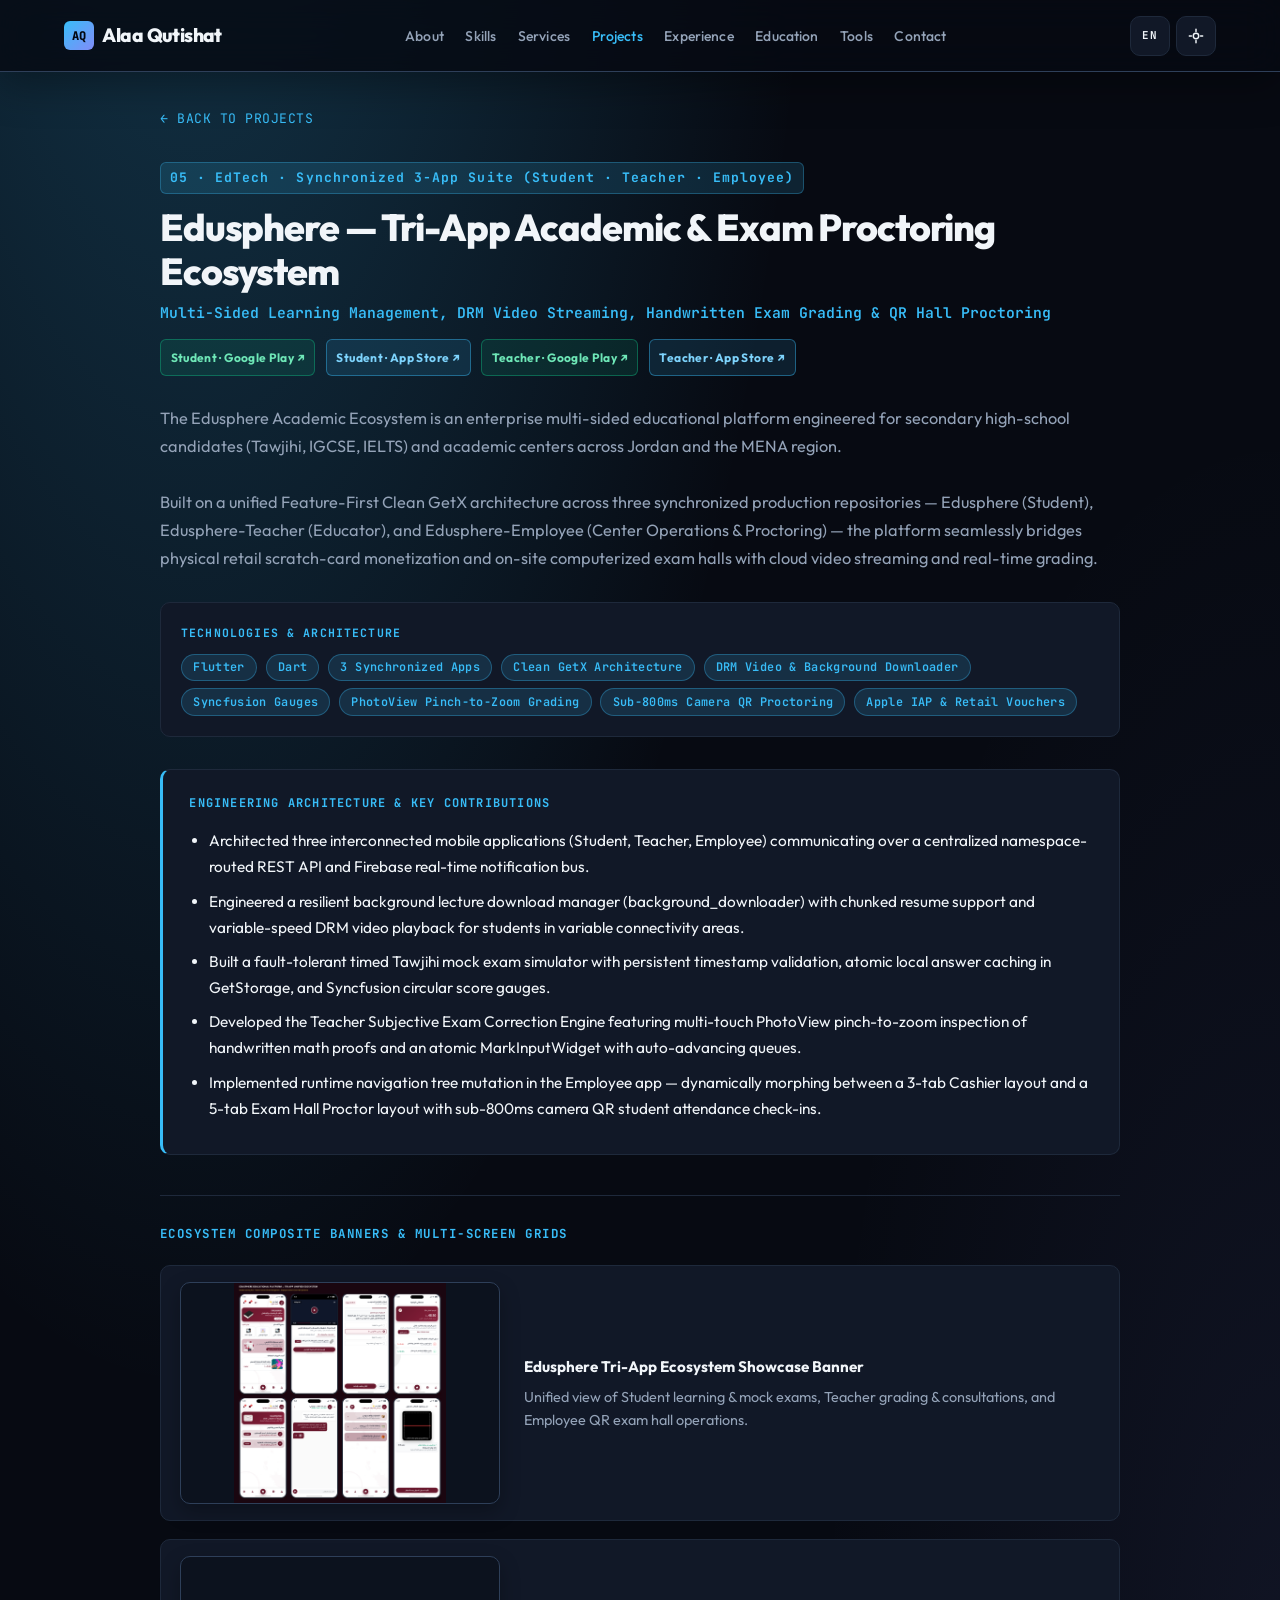
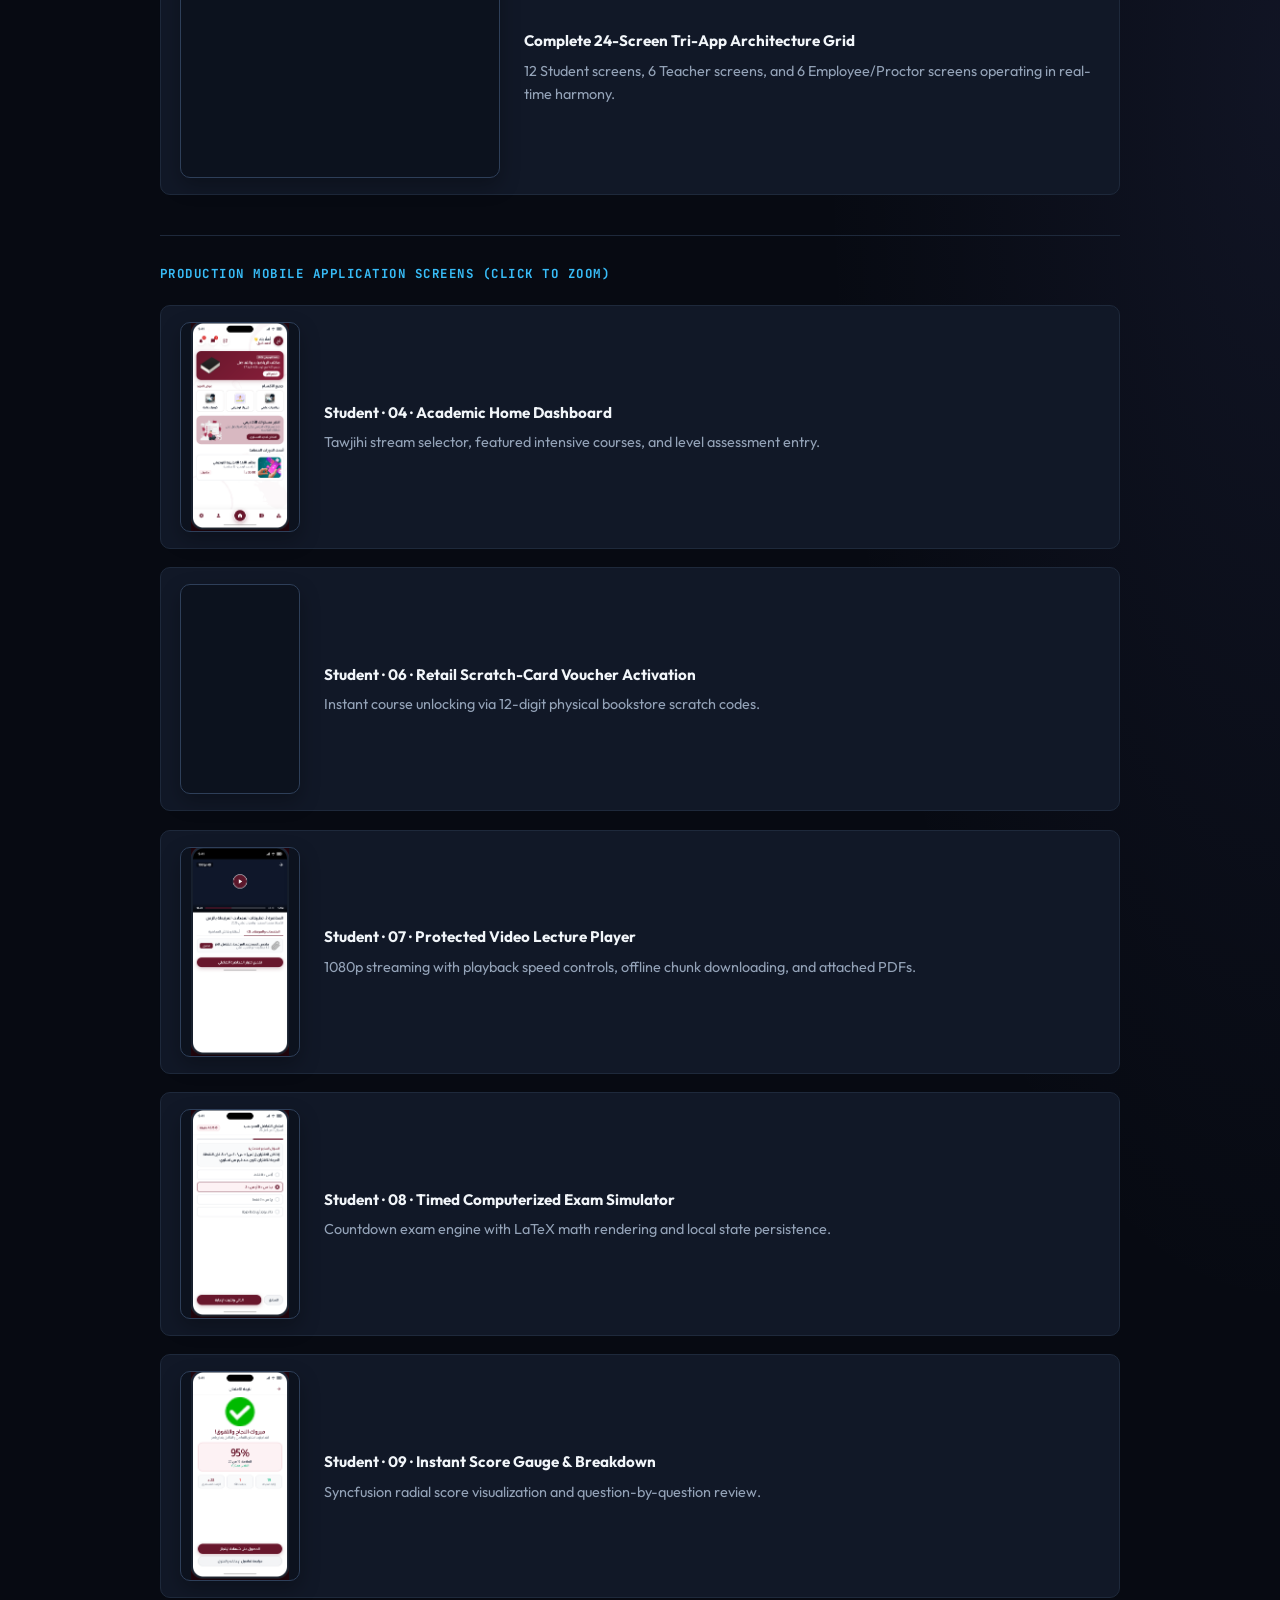
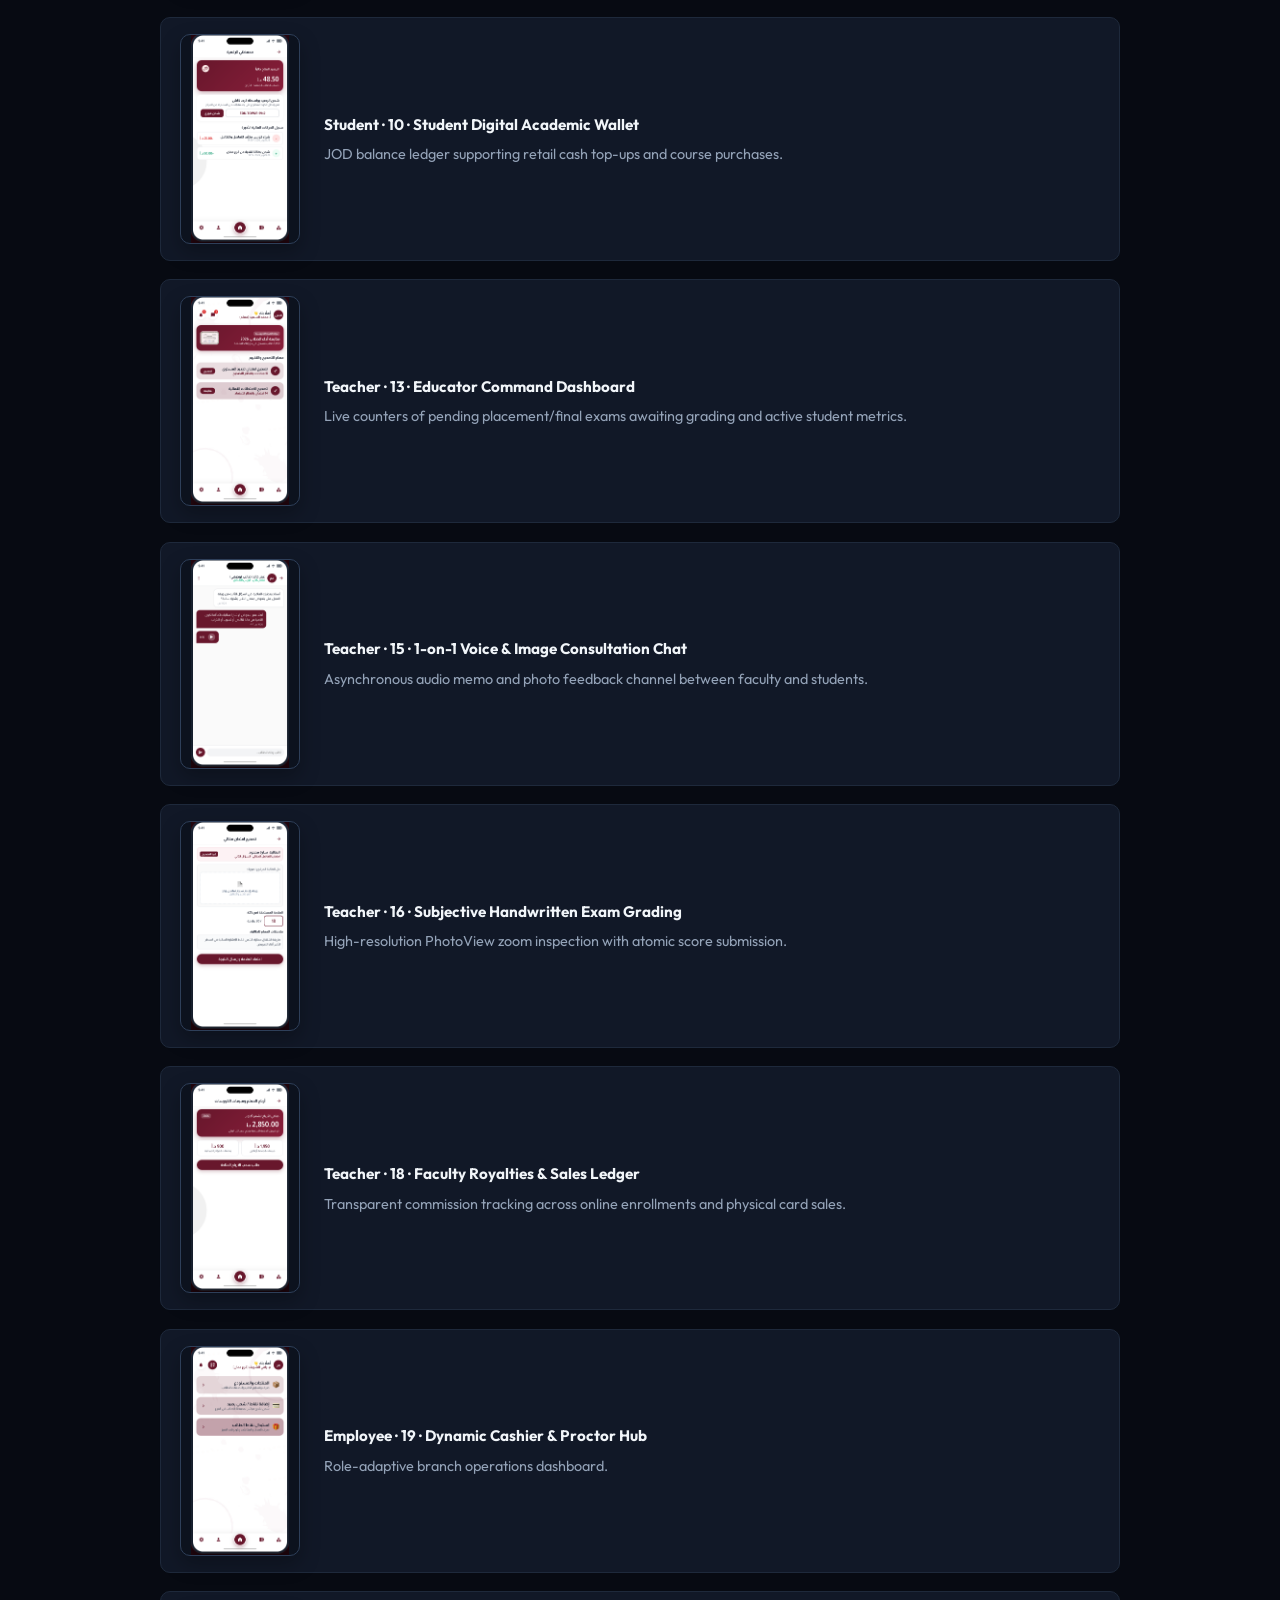
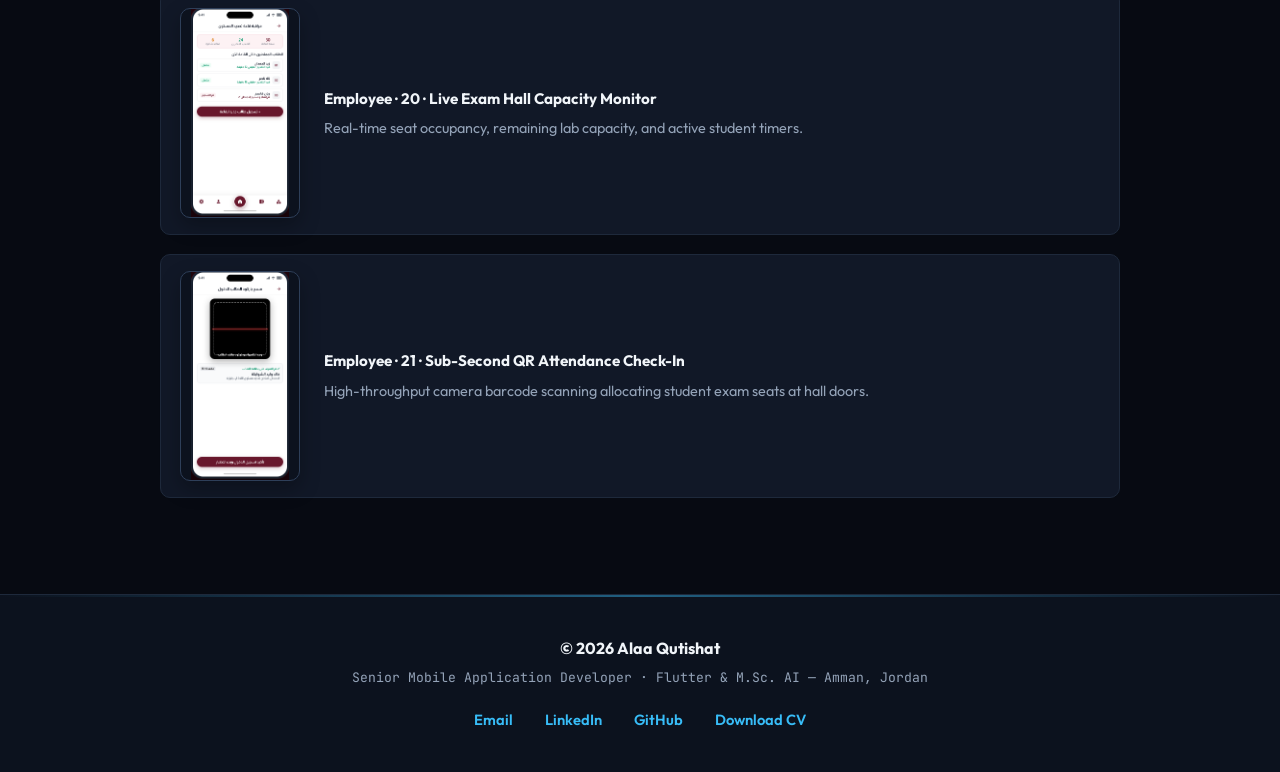
==== projects/edusphere-suite/index.html @ f68db7a8 "Initial commit: Alaa Qutishat Senior Mobile Developer Portfolio (8 Case Studies, 216 UI Screens)" ====
<!DOCTYPE html>
<html lang="en">
<head>
    <meta charset="UTF-8">
    <meta name="viewport" content="width=device-width, initial-scale=1.0">
    <title>Edusphere — Tri-App School & Campus Ecosystem | Alaa Qutishat</title>
    <link rel="icon" href="../../favicon.svg" type="image/svg+xml">
    <link rel="preconnect" href="https://fonts.googleapis.com">
    <link rel="preconnect" href="https://fonts.gstatic.com" crossorigin>
    <link href="https://fonts.googleapis.com/css2?family=Cairo:wght@400;500;600;700;800&family=JetBrains+Mono:wght@400;500;600;700&family=Outfit:wght@300;400;500;600;700;800&display=swap" rel="stylesheet">
    <link rel="stylesheet" href="../../style.css">
</head>
<body class="project-standalone-page" data-project-key="edusphere" data-project-slug="edusphere-suite">
    <script>
        window.PROJECT_PAGE = { basePath: "../../" };
        (function(){var t=localStorage.getItem("aq-portfolio-theme")||"dark";if(t==="light")document.body.classList.add("theme-light");})();
    </script>

    <nav class="navbar scrolled" id="navbar">
        <div class="nav-container">
            <a href="../../index.html#hero" class="nav-logo">
                <span class="nav-logo__badge" aria-hidden="true">AQ</span>
                <span data-i18n="common.name">Alaa Qutishat</span>
            </a>
            <ul class="nav-menu" id="navMenu">
                <li><a href="../../index.html#about" data-i18n="nav.about">About</a></li>
                <li><a href="../../index.html#skills" data-i18n="nav.skills">Skills</a></li>
                <li><a href="../../index.html#services" data-i18n="nav.services">Services</a></li>
                <li><a href="../../index.html#projects" class="active" data-i18n="nav.projects">Projects</a></li>
                <li><a href="../../index.html#experience" data-i18n="nav.experience">Experience</a></li>
                <li><a href="../../index.html#education" data-i18n="nav.education">Education</a></li>
                <li><a href="../../index.html#tools" data-i18n="nav.tools">Tools</a></li>
                <li><a href="../../index.html#contact" data-i18n="nav.contact">Contact</a></li>
            </ul>
            <div class="nav-trailing">
                <div class="nav-actions">
                    <button type="button" class="nav-action nav-action--lang" id="langToggle" title="EN / العربية" aria-label="Toggle language">
                        <span class="nav-action__lang mono" id="langCurrent">EN</span>
                    </button>
                    <button type="button" class="nav-action nav-action--theme" id="themeToggle" title="Toggle color theme" aria-label="Toggle theme">
                        <span class="nav-action__icon-slot" aria-hidden="true">
                            <svg class="nav-action__svg nav-action__svg--sun active" id="themeIconSun" viewBox="0 0 24 24" fill="none" xmlns="http://www.w3.org/2000/svg">
                                <circle cx="12" cy="12" r="3.25" stroke="currentColor" stroke-width="1.75"/>
                                <path stroke="currentColor" stroke-width="1.75" stroke-linecap="round" d="M12 4v2.5M12 17.5V20M4 12h2.5M17.5 12H20"/>
                            </svg>
                            <svg class="nav-action__svg nav-action__svg--moon" id="themeIconMoon" viewBox="0 0 24 24" fill="none" xmlns="http://www.w3.org/2000/svg">
                                <path stroke="currentColor" stroke-width="1.75" stroke-linecap="round" stroke-linejoin="round" d="M21 12.79A9 9 0 1 1 11.21 3 7 7 0 0 0 21 12.79z"/>
                            </svg>
                        </span>
                        <span class="visually-hidden" id="themeCurrent">Dark</span>
                    </button>
                </div>
                <button type="button" class="nav-toggle" id="navToggle" aria-label="Toggle menu" aria-expanded="false" aria-controls="navMenu">
                    <span class="nav-toggle-bar"></span>
                    <span class="nav-toggle-bar"></span>
                    <span class="nav-toggle-bar"></span>
                </button>
            </div>
        </div>
    </nav>

    <main class="project-page-main">
        <div class="container project-page-shell">
            <a href="../../index.html#projects" class="project-page-back mono" data-i18n="projects.backToProjects">← Back to Projects</a>
            <article id="projectPageRoot" class="project-page-article"></article>
        </div>
    </main>

    <div id="shotLightbox" class="shot-lightbox" role="dialog" aria-modal="true" aria-label="Screenshot preview" hidden>
        <div class="shot-lightbox__backdrop" data-close-shot-lightbox tabindex="-1"></div>
        <div class="shot-lightbox__panel" role="document">
            <div class="shot-lightbox__header">
                <button type="button" class="project-page-back mono" data-close-shot-lightbox data-i18n="projects.closePreview">✕ Close preview</button>
            </div>
            <figure class="shot-lightbox__figure">
                <img id="shotLightboxImg" class="shot-lightbox__img" src="" alt="" decoding="async">
                <figcaption id="shotLightboxCaption" class="shot-lightbox__caption"></figcaption>
            </figure>
        </div>
    </div>

    <footer class="footer">
        <div class="container">
            <p class="footer-copyright" data-i18n="footer.copyright">Alaa Qutishat · Senior Mobile Application Developer</p>
            <p class="footer-subtitle" data-i18n="footer.subtitle">Flutter · Dart · Clean Architecture · M.Sc. in Artificial Intelligence</p>
            <div class="footer-links">
                <a href="mailto:alaaqutishat98@gmail.com">Email</a>
                <a href="https://www.linkedin.com/in/alaa-qutishat/" target="_blank" rel="noopener noreferrer">LinkedIn</a>
                <a href="https://github.com/AlaaQutishat" target="_blank" rel="noopener noreferrer">GitHub</a>
                <a href="../../Alaa_Qutishat_CV.pdf" download="Alaa_Qutishat_CV.pdf" data-i18n="hero.downloadCv">Download CV</a>
            </div>
        </div>
    </footer>

    <script src="../../i18n.js"></script>
    <script src="../../projects-screenshots.js"></script>
    <script src="../../project-routes.js"></script>
    <script src="../../project-detail.js"></script>
    <script src="../../project-page.js"></script>
</body>
</html>
---- style.css ----
/* ============================================
   Alaa Qutishat — Senior Mobile Application Developer Portfolio
   Theme: Concept A — Obsidian Slate Terminal / Blueprint with Electric Cyan & Indigo
   ============================================ */

:root {
    --cyan: #38bdf8;
    --cyan-dark: #0ea5e9;
    --indigo: #818cf8;
    --bg-primary: #070a12;
    --bg-secondary: #0c121e;
    --bg-elevated: #111827;
    --bg-nav: rgba(7, 10, 18, 0.84);
    --border-color: #1e293b;
    --border-strong: #2e3f59;
    --text-primary: #f1f5f9;
    --text-secondary: #94a3b8;
    --accent: var(--cyan);
    --accent-bright: var(--cyan);
    --accent-hot: var(--cyan-dark);
    --accent-muted: rgba(56, 189, 248, 0.14);
    --accent-glow: rgba(56, 189, 248, 0.28);
    --accent-rgb: 56, 189, 248;
    --warn: #818cf8;
    --success: #10b981;
    --font-sans: 'Outfit', -apple-system, BlinkMacSystemFont, 'Segoe UI', sans-serif;
    --font-mono: 'JetBrains Mono', ui-monospace, monospace;
    --font-family: var(--font-sans);
    --radius-sm: 6px;
    --radius-md: 10px;
    --shadow-card: 0 18px 48px rgba(0, 0, 0, 0.48);
}

body.theme-light {
    --bg-primary: #f4f6fa;
    --bg-secondary: #e9eef5;
    --bg-elevated: #ffffff;
    --bg-nav: rgba(244, 246, 250, 0.90);
    --border-color: #d5deea;
    --border-strong: #bcc9db;
    --text-primary: #0f172a;
    --text-secondary: #475569;
    --accent: #0284c7;
    --accent-bright: #38bdf8;
    --accent-hot: #0369a1;
    --accent-muted: rgba(2, 132, 199, 0.14);
    --accent-glow: rgba(14, 165, 233, 0.26);
    --warn: #4f46e5;
    --shadow-card: 0 16px 40px rgba(15, 23, 42, 0.08);
}

body.theme-light .navbar.scrolled {
    box-shadow: 0 8px 32px rgba(15, 23, 42, 0.08);
}

body.theme-light .hero {
    background: linear-gradient(165deg, var(--bg-primary) 0%, rgba(233, 238, 245, 0.5) 55%, var(--bg-primary) 100%);
}

body.theme-light .hero-grid {
    opacity: 0.4;
}

body.theme-light .navbar {
    background: rgba(248, 250, 252, 0.94);
    border-bottom-color: var(--border-strong);
}

body.theme-light .skill-card,
body.theme-light .service-card,
body.theme-light .project-card,
body.theme-light .experience-card,
body.theme-light .education-card,
body.theme-light .languages-card,
body.theme-light .tools-category-card,
body.theme-light .contact-panel {
    border-color: var(--border-strong);
    box-shadow:
        0 1px 0 rgba(15, 23, 42, 0.04),
        0 10px 28px rgba(15, 23, 42, 0.05);
}

body.theme-light .skill-card:hover,
body.theme-light .service-card:hover,
body.theme-light .project-card:hover,
body.theme-light .experience-card:hover,
body.theme-light .education-card:hover,
body.theme-light .languages-card:hover,
body.theme-light .tools-category-card:hover,
body.theme-light .contact-panel:hover {
    box-shadow:
        0 1px 0 rgba(15, 23, 42, 0.06),
        0 16px 40px rgba(15, 23, 42, 0.09);
}

body.theme-light .nav-action,
body.theme-light .nav-toggle {
    border-color: var(--border-strong);
    background: var(--bg-elevated);
}

body.theme-light .footer {
    border-top-color: var(--border-strong);
}

body.theme-light .form-group input,
body.theme-light .form-group textarea {
    border-color: var(--border-strong);
}

body.theme-light .btn-secondary {
    background: var(--bg-elevated);
}

html[dir="rtl"],
body.lang-ar,
body.lang-ar * {
    font-family: 'Cairo', var(--font-sans);
}

.mono {
    font-family: var(--font-mono);
    letter-spacing: -0.02em;
}

* {
    margin: 0;
    padding: 0;
    box-sizing: border-box;
}

html {
    scroll-behavior: smooth;
}

body {
    font-family: var(--font-family);
    background-color: var(--bg-primary);
    color: var(--text-primary);
    line-height: 1.65;
    overflow-x: hidden;
    background-image:
        radial-gradient(ellipse 100% 70% at 15% -10%, var(--accent-glow), transparent 50%),
        radial-gradient(ellipse 80% 50% at 100% 30%, rgba(129, 140, 248, 0.08), transparent 45%);
}

body.theme-light {
    background-image:
        radial-gradient(ellipse 90% 60% at 10% 0%, var(--accent-glow), transparent 55%),
        radial-gradient(ellipse 70% 40% at 95% 20%, rgba(99, 102, 241, 0.08), transparent 50%);
}

.visually-hidden {
    position: absolute;
    width: 1px;
    height: 1px;
    padding: 0;
    margin: -1px;
    overflow: hidden;
    clip: rect(0, 0, 0, 0);
    white-space: nowrap;
    border: 0;
}

.skip-link {
    position: fixed;
    top: 0;
    left: 1rem;
    z-index: 10001;
    padding: 0.65rem 1rem;
    font-family: var(--font-sans);
    font-size: 0.9rem;
    font-weight: 600;
    color: #040811;
    background: var(--accent);
    border: 1px solid var(--accent-hot);
    border-radius: var(--radius-md);
    text-decoration: none;
    box-shadow: var(--shadow-card);
    transform: translateY(-120%);
    transition: transform 0.2s ease, outline-offset 0.15s ease;
}

.skip-link:focus {
    transform: translateY(1rem);
    outline: 2px solid var(--text-primary);
    outline-offset: 3px;
}

html[dir="rtl"] .skip-link,
body.rtl .skip-link {
    left: auto;
    right: 1rem;
}

#main {
    scroll-margin-top: 5.5rem;
}

section[id] {
    scroll-margin-top: 5.5rem;
}

/* ============================================
   Navigation
   ============================================ */

.navbar {
    position: fixed;
    top: 0;
    left: 0;
    right: 0;
    z-index: 1000;
    min-height: 72px;
    display: flex;
    align-items: center;
    background-color: var(--bg-nav);
    backdrop-filter: blur(18px) saturate(1.15);
    border-bottom: 1px solid var(--border-color);
    transition: box-shadow 0.35s ease, background-color 0.35s ease, border-color 0.35s ease;
}

.navbar.scrolled {
    box-shadow: 0 12px 40px rgba(0, 0, 0, 0.35);
    border-bottom-color: var(--border-strong);
}

.nav-container {
    width: 100%;
    max-width: 1200px;
    margin: 0 auto;
    padding: 0.65rem 1.5rem;
    display: flex;
    align-items: center;
    justify-content: space-between;
    gap: 1rem 1.5rem;
}

.nav-logo {
    flex-shrink: 0;
    font-size: 1.2rem;
    font-weight: 800;
    font-family: var(--font-sans);
    color: var(--text-primary);
    text-decoration: none;
    letter-spacing: -0.03em;
    line-height: 1;
    padding: 0.35rem 0;
    display: inline-flex;
    align-items: center;
    gap: 0.55rem;
}

.nav-logo__badge {
    display: inline-flex;
    align-items: center;
    justify-content: center;
    width: 1.85rem;
    height: 1.85rem;
    border-radius: 6px;
    background: linear-gradient(135deg, var(--accent-bright) 0%, var(--indigo) 100%);
    color: #040811;
    font-family: var(--font-mono);
    font-size: 0.75rem;
    font-weight: 800;
    letter-spacing: -0.03em;
}

.nav-logo:hover {
    color: var(--accent-bright);
}

.nav-menu {
    flex: 1 1 auto;
    display: flex;
    list-style: none;
    margin: 0;
    padding: 0;
    justify-content: center;
    flex-wrap: wrap;
    gap: 0.35rem 1.35rem;
    align-items: center;
}

.nav-menu li {
    display: flex;
    align-items: center;
}

.nav-menu a {
    color: var(--text-secondary);
    text-decoration: none;
    font-weight: 500;
    font-size: 0.875rem;
    line-height: 1;
    padding: 0.4rem 0;
    letter-spacing: 0.01em;
    transition: color 0.2s ease;
}

.nav-menu a:hover,
.nav-menu a.active {
    color: var(--accent-bright);
}

.nav-trailing {
    flex-shrink: 0;
    display: flex;
    align-items: center;
    gap: 0.5rem;
}

.nav-actions {
    display: flex;
    align-items: center;
    gap: 0.4rem;
}

.nav-action {
    display: inline-flex;
    align-items: center;
    justify-content: center;
    width: 2.5rem;
    height: 2.5rem;
    padding: 0;
    border: 1px solid var(--border-color);
    border-radius: 10px;
    background: var(--bg-elevated);
    color: var(--text-primary);
    cursor: pointer;
    transition: border-color 0.2s ease, background 0.2s ease, color 0.2s ease, box-shadow 0.2s ease, transform 0.15s ease;
}

.nav-action:hover {
    border-color: var(--accent);
    background: var(--accent-muted);
    color: var(--accent-bright);
    box-shadow: 0 0 0 1px var(--accent-glow);
}

.nav-action:active {
    transform: scale(0.96);
}

.nav-action--lang {
    width: auto;
    min-width: 2.5rem;
    padding: 0 0.55rem;
}

.nav-action__lang {
    font-size: 0.68rem;
    font-weight: 700;
    letter-spacing: 0.06em;
    line-height: 1;
}

.nav-action__icon-slot {
    position: relative;
    width: 1.25rem;
    height: 1.25rem;
    flex-shrink: 0;
}

.nav-action__svg {
    position: absolute;
    inset: 0;
    width: 1.25rem;
    height: 1.25rem;
    opacity: 0;
    transition: opacity 0.2s ease;
}

.nav-action__svg.active {
    opacity: 1;
}

.nav-toggle {
    display: none;
    flex-direction: column;
    justify-content: center;
    gap: 5px;
    width: 2.5rem;
    height: 2.5rem;
    padding: 0;
    border: 1px solid var(--border-color);
    border-radius: 10px;
    background: var(--bg-elevated);
    cursor: pointer;
    transition: border-color 0.2s ease, background 0.2s ease;
}

.nav-toggle:hover {
    border-color: var(--accent);
    background: var(--accent-muted);
}

.nav-toggle-bar {
    display: block;
    width: 18px;
    height: 2px;
    margin: 0 auto;
    background-color: var(--text-primary);
    border-radius: 2px;
    transition: transform 0.3s ease, opacity 0.3s ease;
}

.nav-toggle.active .nav-toggle-bar:nth-child(1) {
    transform: translateY(7px) rotate(45deg);
}

.nav-toggle.active .nav-toggle-bar:nth-child(2) {
    opacity: 0;
}

.nav-toggle.active .nav-toggle-bar:nth-child(3) {
    transform: translateY(-7px) rotate(-45deg);
}

/* ============================================
   Hero
   ============================================ */

.hero {
    position: relative;
    min-height: min(92vh, 820px);
    display: flex;
    align-items: center;
    padding: 7.5rem 1.5rem 4.5rem;
    overflow: hidden;
    background: linear-gradient(165deg, var(--bg-primary) 0%, rgba(12, 18, 30, 0.88) 50%, var(--bg-primary) 100%);
    border-bottom: 1px solid var(--border-color);
}

.hero-inner {
    position: relative;
    z-index: 1;
    width: 100%;
}

.hero-content {
    position: relative;
    z-index: 1;
    max-width: 960px;
}

.hero-bg {
    position: absolute;
    inset: 0;
    pointer-events: none;
    z-index: 0;
}

.hero-grid {
    position: absolute;
    inset: -20%;
    background-image:
        linear-gradient(rgba(var(--accent-rgb), 0.055) 1px, transparent 1px),
        linear-gradient(90deg, rgba(var(--accent-rgb), 0.055) 1px, transparent 1px);
    background-size: 48px 48px;
    mask-image: radial-gradient(ellipse 70% 65% at 50% 40%, black 20%, transparent 70%);
    -webkit-mask-image: radial-gradient(ellipse 70% 65% at 50% 40%, black 20%, transparent 70%);
    opacity: 0.65;
}

body.theme-light .hero-grid {
    background-image:
        linear-gradient(rgba(var(--accent-rgb), 0.1) 1px, transparent 1px),
        linear-gradient(90deg, rgba(var(--accent-rgb), 0.1) 1px, transparent 1px);
}

.hero-orb {
    position: absolute;
    border-radius: 50%;
    filter: blur(85px);
    opacity: 0.32;
}

.hero-orb-1 {
    width: min(55vw, 440px);
    height: min(55vw, 440px);
    background: var(--accent);
    top: 5%;
    right: -8%;
}

.hero-orb-2 {
    width: min(42vw, 340px);
    height: min(42vw, 340px);
    background: var(--warn);
    bottom: 8%;
    left: -5%;
    opacity: 0.18;
}

body.theme-light .hero-orb-1 {
    opacity: 0.2;
    background: var(--accent-bright);
}

body.theme-light .hero-orb-2 {
    opacity: 0.1;
}

.hero-eyebrow {
    font-size: 0.82rem;
    font-weight: 500;
    color: var(--accent);
    margin-bottom: 0.75rem;
    opacity: 0;
    animation: fadeInUp 0.75s ease forwards;
}

.hero-eyebrow::before {
    content: '● ';
    color: var(--success);
    font-size: 0.6rem;
    vertical-align: middle;
}

.hero-title {
    font-size: clamp(2.65rem, 6vw, 4rem);
    font-weight: 800;
    letter-spacing: -0.04em;
    line-height: 1.05;
    margin-bottom: 0.55rem;
    background: linear-gradient(135deg, var(--text-primary) 0%, #94a3b8 100%);
    -webkit-background-clip: text;
    background-clip: text;
    color: transparent;
    opacity: 0;
    animation: fadeInUp 0.75s ease 0.06s forwards;
}

body.theme-light .hero-title {
    background: linear-gradient(135deg, #0f172a 0%, #334155 100%);
    -webkit-background-clip: text;
    background-clip: text;
    color: transparent;
}

.hero-subtitle {
    font-family: var(--font-mono);
    font-size: 1.05rem;
    font-weight: 600;
    color: var(--accent);
    margin-bottom: 1.4rem;
    letter-spacing: 0.01em;
    opacity: 0;
    animation: fadeInUp 0.75s ease 0.12s forwards;
}

.hero-intro {
    font-size: 1.08rem;
    color: var(--text-secondary);
    margin-bottom: 1.1rem;
    line-height: 1.75;
    max-width: 74ch;
    opacity: 0;
    animation: fadeInUp 0.75s ease 0.18s forwards;
}

.hero-tech {
    font-size: 0.84rem;
    font-weight: 500;
    color: var(--text-secondary);
    letter-spacing: 0.01em;
    line-height: 1.65;
    max-width: 100%;
    margin-bottom: 1.2rem;
    opacity: 0;
    animation: fadeInUp 0.75s ease 0.26s forwards;
}

.hero-highlights {
    display: flex;
    flex-wrap: wrap;
    gap: 0.55rem;
    list-style: none;
    margin: 0 0 0.35rem;
    padding: 0;
    opacity: 0;
    animation: fadeInUp 0.75s ease 0.34s forwards;
}

.hero-highlight {
    font-size: 0.73rem;
    font-weight: 600;
    letter-spacing: 0.03em;
    color: var(--text-primary);
    padding: 0.4rem 0.72rem;
    border-radius: var(--radius-sm);
    border: 1px solid var(--border-color);
    background: rgba(17, 24, 39, 0.72);
}

body.theme-light .hero-highlight {
    background: var(--bg-elevated);
    border-color: var(--border-strong);
}

.hero-highlight__label {
    color: var(--text-secondary);
}

.hero-highlight--accent {
    border-color: rgba(var(--accent-rgb), 0.38);
    background: rgba(var(--accent-rgb), 0.08);
}

.hero-highlight--accent .hero-highlight__label {
    color: var(--accent-bright);
}

body.theme-light .hero-highlight--accent .hero-highlight__label {
    color: var(--accent);
}

.hero-buttons {
    display: flex;
    flex-wrap: wrap;
    gap: 0.75rem;
    margin-top: 1.85rem;
    opacity: 1;
}

.hero-buttons .btn {
    display: inline-flex;
    align-items: center;
    gap: 0.5rem;
    white-space: nowrap;
}

.btn-icon {
    width: 18px;
    height: 18px;
    flex-shrink: 0;
}

/* ============================================
   Buttons
   ============================================ */

.btn {
    display: inline-flex;
    align-items: center;
    justify-content: center;
    padding: 0.72rem 1.35rem;
    font-size: 0.92rem;
    font-weight: 600;
    text-decoration: none;
    border-radius: var(--radius-sm);
    transition: transform 0.2s ease, box-shadow 0.2s ease, border-color 0.2s ease, background 0.2s ease, color 0.2s ease;
    cursor: pointer;
    border: none;
    font-family: inherit;
}

.btn:active:not(:disabled) {
    transform: scale(0.98);
}

.btn-download {
    padding: 0.62rem 1rem;
    font-size: 0.88rem;
}

.btn-primary {
    background: linear-gradient(145deg, var(--accent-bright) 0%, var(--accent-hot) 100%);
    color: #040811;
    box-shadow: 0 4px 20px var(--accent-glow);
    font-weight: 700;
}

.btn-primary:hover {
    transform: translateY(-2px);
    box-shadow: 0 8px 28px var(--accent-glow);
}

body.theme-light .btn-primary {
    color: #ffffff;
    background: linear-gradient(145deg, #0284c7 0%, #0369a1 100%);
    box-shadow: 0 4px 24px var(--accent-glow);
}

.btn-secondary {
    background: var(--bg-elevated);
    color: var(--text-primary);
    border: 1px solid var(--border-strong);
}

.btn-secondary:hover {
    border-color: var(--accent);
    color: var(--accent);
    transform: translateY(-2px);
}

.btn-outline {
    background: transparent;
    color: var(--text-primary);
    border: 1px solid var(--border-strong);
}

.btn-outline:hover {
    border-color: var(--accent);
    color: var(--accent);
    background: var(--accent-muted);
    transform: translateY(-2px);
}

/* ============================================
   Sections
   ============================================ */

.section {
    padding: 5rem 1.5rem;
    position: relative;
}

.section-void {
    position: relative;
    background: var(--bg-primary);
    border-bottom: 1px solid var(--border-color);
}

body.theme-light .section-void {
    border-bottom-color: var(--border-strong);
}

.section-band {
    position: relative;
    border-bottom: 1px solid var(--border-color);
    background:
        linear-gradient(180deg, rgba(var(--accent-rgb), 0.045) 0%, transparent 40%),
        linear-gradient(180deg, rgba(12, 18, 30, 0.92) 0%, rgba(7, 10, 18, 0.55) 100%);
}

body.theme-light .section-band {
    border-bottom-color: var(--border-strong);
    background:
        linear-gradient(180deg, rgba(var(--accent-rgb), 0.07) 0%, transparent 42%),
        linear-gradient(180deg, #e9eef5 0%, rgba(233, 238, 245, 0.88) 100%);
}

.container {
    max-width: 1200px;
    margin: 0 auto;
}

.section-title {
    font-size: clamp(1.65rem, 3.5vw, 2.1rem);
    font-weight: 800;
    letter-spacing: -0.03em;
    margin-bottom: 2.5rem;
    color: var(--text-primary);
    position: relative;
    padding-bottom: 1.1rem;
    padding-left: 1rem;
    border-left: 3px solid var(--accent);
    opacity: 1;
    transform: translateY(0);
    transition: opacity 0.45s ease, transform 0.45s ease;
}

.section.is-visible .section-title,
.section-title.is-visible {
    opacity: 1;
    transform: translateY(0);
}

.section-title::after {
    content: '';
    position: absolute;
    bottom: 0;
    left: 0;
    width: min(100%, 200px);
    height: 1px;
    background: linear-gradient(90deg, var(--accent), transparent);
}

.section-lead {
    max-width: 66ch;
    color: var(--text-secondary);
    font-size: 1.05rem;
    line-height: 1.65;
    margin: -1.25rem 0 2.25rem;
    padding-left: 1rem;
}

.section-lead--tight {
    margin-top: -1rem;
}

html[dir="rtl"] .section-lead,
body.rtl .section-lead {
    padding-left: 0;
    padding-right: 1rem;
    text-align: right;
}

html[dir="rtl"] .section-title,
[dir="rtl"] .section-title,
body.rtl .section-title {
    text-align: right;
    padding-left: 0;
    padding-right: 1rem;
    border-left: none;
    border-right: 3px solid var(--accent);
}

html[dir="rtl"] .section-title::after,
[dir="rtl"] .section-title::after,
body.rtl .section-title::after {
    left: auto !important;
    right: 0 !important;
    background: linear-gradient(270deg, var(--accent), transparent) !important;
}

/* ============================================
   About
   ============================================ */

.about-content {
    position: relative;
    overflow: hidden;
    width: 100%;
    padding: 1.65rem 1.8rem;
    background: var(--bg-elevated);
    border: 1px solid var(--border-color);
    border-radius: var(--radius-md);
    border-left: 3px solid var(--accent);
    transition: transform 0.25s ease, border-color 0.25s ease, box-shadow 0.25s ease;
}

.about-content::before {
    content: '';
    position: absolute;
    top: 0;
    left: 0;
    width: 4px;
    height: 100%;
    background: linear-gradient(180deg, var(--accent-bright), transparent);
    opacity: 0.35;
    transition: opacity 0.25s ease;
    pointer-events: none;
}

.about-content:hover {
    transform: translateY(-3px);
    border-color: var(--border-strong);
    box-shadow: var(--shadow-card), 0 0 0 1px var(--accent-muted);
}

.about-content:hover::before {
    opacity: 1;
}

html[dir="rtl"] .about-content,
body.rtl .about-content {
    border-left: 1px solid var(--border-color);
    border-right: 3px solid var(--accent);
}

html[dir="rtl"] .about-content::before,
body.rtl .about-content::before {
    left: auto;
    right: 0;
}

.about-text {
    margin-bottom: 1rem;
    color: var(--text-primary);
    font-size: 1.02rem;
}

.about-text:last-child {
    margin-bottom: 0;
}

/* ============================================
   Skills
   ============================================ */

.skills-grid {
    display: grid;
    grid-template-columns: repeat(auto-fill, minmax(280px, 1fr));
    gap: 1.35rem;
}

.skill-card {
    position: relative;
    overflow: hidden;
    display: flex;
    flex-direction: column;
    background: var(--bg-elevated);
    border: 1px solid var(--border-color);
    border-radius: var(--radius-md);
    padding: 1.35rem 1.35rem 1.25rem;
    transition: transform 0.25s ease, border-color 0.25s ease, box-shadow 0.25s ease;
}

.skill-card::before {
    content: '';
    position: absolute;
    top: 0;
    left: 0;
    width: 4px;
    height: 100%;
    background: linear-gradient(180deg, var(--accent-bright), transparent);
    opacity: 0;
    transition: opacity 0.25s ease;
}

.skill-card:hover {
    transform: translateY(-5px);
    border-color: var(--border-strong);
    box-shadow: var(--shadow-card), 0 0 0 1px var(--accent-muted);
}

.skill-card:hover::before {
    opacity: 1;
}

.skill-card-head {
    display: flex;
    align-items: baseline;
    gap: 0.75rem;
    margin-bottom: 1rem;
    padding-bottom: 0.85rem;
    border-bottom: 1px solid var(--border-color);
}

html[dir="rtl"] .skill-card-head,
body.rtl .skill-card-head {
    flex-direction: row-reverse;
}

.skill-card-index {
    flex-shrink: 0;
    font-size: 0.68rem;
    font-weight: 700;
    letter-spacing: 0.06em;
    color: var(--accent);
    padding: 0.3rem 0.5rem;
    border-radius: var(--radius-sm);
    border: 1px solid var(--border-color);
    background: var(--bg-secondary);
    line-height: 1;
}

.skill-category {
    flex: 1;
    min-width: 0;
    margin: 0;
    font-family: var(--font-sans);
    font-size: 1rem;
    font-weight: 700;
    color: var(--text-primary);
    letter-spacing: -0.02em;
    line-height: 1.35;
}

html[dir="rtl"] .skill-category,
body.rtl .skill-category {
    text-align: right;
}

.skill-tags {
    list-style: none;
}

.skill-tags li {
    padding: 0.4rem 0;
    color: var(--text-secondary);
    font-size: 0.92rem;
    border-bottom: 1px solid rgba(30, 41, 59, 0.85);
}

body.theme-light .skill-tags li {
    border-bottom-color: rgba(213, 222, 234, 0.9);
}

.skill-tags li:last-child {
    border-bottom: none;
}

/* ============================================
   Services
   ============================================ */

.section-services .section-title {
    margin-bottom: 1.35rem;
}

.section-services .section-lead {
    margin-top: 1rem;
    margin-bottom: 2.25rem;
}

.services-grid {
    display: grid;
    grid-template-columns: repeat(2, minmax(0, 1fr));
    gap: 1.5rem;
    width: 100%;
}

.services-grid .service-card--full {
    grid-column: 1 / -1;
}

.services-actions {
    display: flex;
    justify-content: center;
    margin-top: 2.5rem;
}

.service-card {
    position: relative;
    overflow: hidden;
    display: flex;
    flex-direction: column;
    min-width: 0;
    background: var(--bg-elevated);
    border: 1px solid var(--border-color);
    border-radius: var(--radius-md);
    padding: 1.5rem 1.65rem 1.4rem;
    transition: transform 0.25s ease, border-color 0.25s ease, box-shadow 0.25s ease;
}

.service-card::before {
    content: '';
    position: absolute;
    top: 0;
    left: 0;
    width: 4px;
    height: 100%;
    background: linear-gradient(180deg, var(--accent-bright), transparent);
    opacity: 0;
    transition: opacity 0.25s ease;
}

.service-card:hover {
    transform: translateY(-5px);
    border-color: var(--border-strong);
    box-shadow: var(--shadow-card), 0 0 0 1px var(--accent-muted);
}

.service-card:hover::before {
    opacity: 1;
}

.service-card-head {
    display: flex;
    align-items: flex-start;
    gap: 0.75rem;
    margin-bottom: 1rem;
    padding-bottom: 0.85rem;
    border-bottom: 1px solid var(--border-color);
}

html[dir="rtl"] .service-card-head,
body.rtl .service-card-head {
    flex-direction: row-reverse;
}

.service-card-index {
    flex-shrink: 0;
    font-size: 0.68rem;
    font-weight: 700;
    letter-spacing: 0.06em;
    color: var(--accent);
    padding: 0.3rem 0.5rem;
    border-radius: var(--radius-sm);
    border: 1px solid var(--border-color);
    background: var(--bg-secondary);
    line-height: 1;
}

.service-card-titles {
    flex: 1;
    min-width: 0;
}

.service-card-title {
    margin: 0;
    font-family: var(--font-sans);
    font-size: 1.12rem;
    font-weight: 800;
    letter-spacing: -0.02em;
    color: var(--text-primary);
    line-height: 1.25;
}

.service-card-body {
    margin: 0;
    color: var(--text-secondary);
    font-size: 0.95rem;
    line-height: 1.7;
}

@media (max-width: 768px) {
    .services-grid {
        grid-template-columns: 1fr;
    }
}

/* ============================================
   Projects
   ============================================ */

.projects-grid {
    display: grid;
    grid-template-columns: repeat(auto-fill, minmax(350px, 1fr));
    gap: 1.5rem;
}

.project-card {
    display: flex;
    flex-direction: column;
    justify-content: space-between;
    background: var(--bg-elevated);
    border: 1px solid var(--border-color);
    border-radius: var(--radius-md);
    padding: 1.35rem 1.35rem 1.25rem;
    transition: transform 0.25s ease, border-color 0.25s ease, box-shadow 0.25s ease;
    position: relative;
    overflow: hidden;
}

.project-card::before {
    content: '';
    position: absolute;
    top: 0;
    left: 0;
    width: 4px;
    height: 100%;
    background: linear-gradient(180deg, var(--accent-bright), transparent);
    opacity: 0;
    transition: opacity 0.25s ease;
}

.project-card:hover {
    transform: translateY(-5px);
    border-color: var(--border-strong);
    box-shadow: var(--shadow-card), 0 0 0 1px var(--accent-muted);
}

.project-card:hover::before {
    opacity: 1;
}

.project-card--featured {
    border-color: rgba(var(--accent-rgb), 0.28);
    box-shadow: var(--shadow-card), 0 0 0 1px rgba(var(--accent-rgb), 0.10);
}

.project-card--featured::before {
    opacity: 0.65;
}

.project-card--featured:hover {
    border-color: rgba(var(--accent-rgb), 0.5);
    box-shadow: var(--shadow-card), 0 8px 28px rgba(var(--accent-rgb), 0.14);
}

.project-card-head {
    display: flex;
    align-items: baseline;
    gap: 0.75rem;
    margin-bottom: 0.75rem;
    padding-bottom: 0.85rem;
    border-bottom: 1px solid var(--border-color);
}

html[dir="rtl"] .project-card-head,
body.rtl .project-card-head {
    flex-direction: row-reverse;
}

.project-card-index {
    flex-shrink: 0;
    font-size: 0.68rem;
    font-weight: 700;
    letter-spacing: 0.06em;
    color: var(--accent);
    padding: 0.3rem 0.5rem;
    border-radius: var(--radius-sm);
    border: 1px solid var(--border-color);
    background: var(--bg-secondary);
    line-height: 1;
}

.project-name {
    flex: 1;
    min-width: 0;
    margin: 0;
    font-size: 1.04rem;
    font-weight: 700;
    color: var(--text-primary);
    letter-spacing: -0.02em;
    line-height: 1.3;
    transition: color 0.2s ease;
}

.project-card:hover .project-name {
    color: var(--accent-bright);
}

body.theme-light .project-card:hover .project-name {
    color: var(--accent);
}

.project-domain-badge {
    display: inline-block;
    font-family: var(--font-mono);
    font-size: 0.68rem;
    font-weight: 600;
    color: var(--accent);
    margin-bottom: 0.55rem;
    letter-spacing: 0.03em;
}

.project-description {
    color: var(--text-secondary);
    font-size: 0.94rem;
    line-height: 1.6;
    margin-bottom: 1.15rem;
}

.project-card-actions {
    display: flex;
    flex-wrap: wrap;
    align-items: center;
    justify-content: space-between;
    gap: 0.45rem 0.5rem;
    margin-top: auto;
    padding-top: 0.85rem;
    border-top: 1px solid rgba(30, 41, 59, 0.6);
}

body.theme-light .project-card-actions {
    border-top-color: rgba(213, 222, 234, 0.8);
}

.project-card-actions__stores {
    display: flex;
    flex-wrap: wrap;
    align-items: center;
    gap: 0.35rem;
    min-width: 0;
    flex: 1 1 auto;
}

.btn-store {
    display: inline-flex;
    align-items: center;
    justify-content: center;
    gap: 0.4rem;
    padding: 0.45rem 0.6rem;
    font-size: 0.75rem;
    font-weight: 700;
    letter-spacing: 0.03em;
    text-decoration: none;
    border-radius: var(--radius-sm);
    border: 1px solid var(--border-strong);
    transition: transform 0.2s ease, border-color 0.2s ease, background 0.2s ease, color 0.2s ease;
}

.btn-store__icon {
    display: flex;
    flex-shrink: 0;
    align-items: center;
    justify-content: center;
    line-height: 0;
}

.btn-store__svg {
    width: 15px;
    height: 15px;
    display: block;
}

.btn-store--android {
    background: rgba(16, 185, 129, 0.12);
    border-color: rgba(16, 185, 129, 0.42);
    color: #6ee7b7;
}

body.theme-light .btn-store--android {
    color: #047857;
    background: rgba(16, 185, 129, 0.14);
    border-color: rgba(4, 120, 87, 0.35);
}

.btn-store--ios {
    background: rgba(56, 189, 248, 0.12);
    border-color: rgba(56, 189, 248, 0.42);
    color: #7dd3fc;
}

body.theme-light .btn-store--ios {
    color: #0369a1;
    background: rgba(56, 189, 248, 0.14);
    border-color: rgba(3, 105, 161, 0.35);
}

.btn-store--huawei {
    background: rgba(244, 63, 94, 0.12);
    border-color: rgba(244, 63, 94, 0.42);
    color: #fda4af;
}

body.theme-light .btn-store--huawei {
    color: #be123c;
    background: rgba(244, 63, 94, 0.14);
    border-color: rgba(190, 18, 60, 0.35);
}

.project-open-detail {
    padding: 0.45rem 0.75rem;
    font-size: 0.78rem;
    white-space: nowrap;
    flex-shrink: 0;
}

.project-details--collapsed {
    display: none;
}

/* ============================================
   Project Detail Overlay & Standalone Pages
   ============================================ */

body.project-overlay-open {
    overflow: hidden;
}

.project-overlay {
    position: fixed;
    inset: 0;
    z-index: 10002;
}

.project-overlay[hidden] {
    display: none !important;
}

.project-overlay__backdrop {
    position: absolute;
    inset: 0;
    background: var(--bg-primary);
    opacity: 0.96;
    cursor: pointer;
}

.project-overlay__panel {
    position: absolute;
    inset: 0;
    z-index: 1;
    display: flex;
    flex-direction: column;
    width: 100%;
    height: 100%;
    background: var(--bg-primary);
    overflow: hidden;
}

.project-overlay__header {
    flex-shrink: 0;
    display: flex;
    justify-content: space-between;
    align-items: center;
    padding: 0.9rem 1.5rem;
    border-bottom: 1px solid var(--border-color);
    background: var(--bg-secondary);
}

.project-overlay__scroller {
    flex: 1;
    min-height: 0;
    overflow-y: auto;
    overflow-x: hidden;
    -webkit-overflow-scrolling: touch;
}

.project-overlay__inner {
    width: 100%;
    max-width: 960px;
    margin: 0 auto;
    padding: 2.25rem 1.5rem 4rem;
}

.project-page-main {
    padding-top: 6.5rem;
    padding-bottom: 4rem;
}

.project-page-shell {
    max-width: 960px;
}

.project-page-back {
    display: inline-flex;
    align-items: center;
    gap: 0.4rem;
    margin-bottom: 2rem;
    font-size: 0.82rem;
    letter-spacing: 0.04em;
    text-transform: uppercase;
    color: var(--accent);
    text-decoration: none;
    cursor: pointer;
    background: none;
    border: none;
    padding: 0;
    transition: color 0.2s ease, opacity 0.2s ease;
}

.project-page-back:hover {
    color: var(--text-primary);
}

.project-page__header {
    margin-bottom: 1.75rem;
}

.project-page__index {
    display: inline-block;
    margin-bottom: 0.65rem;
    font-size: 0.82rem;
    font-weight: 700;
    color: var(--accent);
    letter-spacing: 0.08em;
    padding: 0.28rem 0.55rem;
    border-radius: var(--radius-sm);
    background: var(--accent-muted);
    border: 1px solid rgba(var(--accent-rgb), 0.3);
}

.project-overlay__title,
.project-page__title {
    margin: 0 0 0.55rem;
    font-size: clamp(1.65rem, 4vw, 2.35rem);
    font-weight: 800;
    letter-spacing: -0.03em;
    color: var(--text-primary);
    line-height: 1.18;
}

.project-overlay__subtitle,
.project-page__subtitle {
    margin: 0 0 1rem;
    font-family: var(--font-mono);
    font-size: 0.92rem;
    font-weight: 600;
    color: var(--accent);
    line-height: 1.45;
}

.project-overlay__body,
.project-page__body,
.project-overlay__desc,
.project-page__lead {
    margin: 0 0 1.85rem;
    font-size: 1.02rem;
    line-height: 1.72;
    color: var(--text-secondary);
    white-space: pre-line;
}

.project-tech-block {
    margin: 1.5rem 0 2rem;
    padding: 1.25rem;
    border-radius: var(--radius-md);
    background: var(--bg-elevated);
    border: 1px solid var(--border-color);
}

.project-tech-label {
    font-family: var(--font-mono);
    font-size: 0.72rem;
    font-weight: 700;
    text-transform: uppercase;
    letter-spacing: 0.1em;
    color: var(--accent);
    margin: 0 0 0.75rem;
}

.project-tech-list {
    display: flex;
    flex-wrap: wrap;
    gap: 0.45rem 0.55rem;
    margin: 0;
    padding: 0;
    list-style: none;
}

.project-tech-list li {
    font-family: var(--font-mono);
    font-size: 0.74rem;
    font-weight: 600;
    letter-spacing: 0.03em;
    line-height: 1.2;
    padding: 0.36rem 0.7rem;
    border-radius: 999px;
    color: var(--accent-bright);
    background: var(--accent-muted);
    border: 1px solid rgba(var(--accent-rgb), 0.32);
}

body.theme-light .project-tech-list li {
    color: var(--accent);
    border-color: rgba(var(--accent-rgb), 0.4);
}

.project-page__highlights {
    margin-bottom: 2.5rem;
    padding: 1.5rem 1.65rem;
    background: var(--bg-elevated);
    border: 1px solid var(--border-color);
    border-left: 3px solid var(--accent);
    border-radius: var(--radius-md);
}

html[dir="rtl"] .project-page__highlights,
body.rtl .project-page__highlights {
    border-left: 1px solid var(--border-color);
    border-right: 3px solid var(--accent);
}

.project-highlights-heading {
    font-family: var(--font-mono);
    font-size: 0.75rem;
    font-weight: 700;
    text-transform: uppercase;
    letter-spacing: 0.1em;
    color: var(--accent);
    margin: 0 0 0.9rem;
}

.project-highlights {
    margin: 0 0 0 1.25rem;
    padding: 0;
    color: var(--text-primary);
    font-size: 0.96rem;
    line-height: 1.68;
}

html[dir="rtl"] .project-highlights,
body.rtl .project-highlights {
    margin-left: 0;
    margin-right: 1.25rem;
}

.project-highlights li {
    margin-bottom: 0.55rem;
}

.project-overlay__shots {
    margin: 2.5rem 0 2rem;
    padding: 1.75rem 0 0;
    border-top: 1px solid var(--border-color);
}

.project-overlay__shots-title {
    margin: 0 0 1.25rem;
    font-size: 0.78rem;
    font-weight: 700;
    text-transform: uppercase;
    letter-spacing: 0.12em;
    color: var(--accent);
}

.project-overlay__shots-grid {
    display: flex;
    flex-direction: column;
    gap: 1.15rem;
    width: 100%;
}

.project-shot {
    margin: 0;
    min-width: 0;
}

.project-shot__row {
    display: grid;
    grid-template-columns: minmax(0, 220px) minmax(0, 1fr);
    gap: 1.15rem 1.5rem;
    align-items: center;
    padding: 1rem 1.2rem;
    border-radius: var(--radius-md);
    border: 1px solid var(--border-color);
    background: var(--bg-elevated);
    transition: border-color 0.2s ease, transform 0.2s ease;
}

.project-shot__row:hover {
    border-color: var(--border-strong);
}

.project-shot--web .project-shot__row {
    grid-template-columns: minmax(0, 320px) minmax(0, 1fr);
}

.project-shot--mobile .project-shot__row {
    grid-template-columns: minmax(0, 120px) minmax(0, 1fr);
}

.project-shot__media {
    width: 100%;
    border-radius: 10px;
    border: 1px solid var(--border-strong);
    background: var(--bg-secondary);
    overflow: hidden;
    box-shadow: 0 8px 20px rgba(0, 0, 0, 0.28);
}

.project-shot--mobile .project-shot__media {
    width: 120px;
    max-width: 120px;
    height: 210px;
    display: flex;
    align-items: center;
    justify-content: center;
}

.project-shot__zoom {
    display: flex;
    align-items: center;
    justify-content: center;
    width: 100%;
    height: 100%;
    padding: 0;
    border: 0;
    background: transparent;
    cursor: zoom-in;
    transition: box-shadow 0.2s ease;
}

.project-shot__zoom:hover {
    box-shadow: 0 0 0 2px var(--accent);
}

.project-shot__img {
    display: block;
    width: 100%;
    height: auto;
    max-height: 220px;
    object-fit: contain;
}

.project-shot--mobile .project-shot__img {
    width: auto;
    height: auto;
    max-width: 100%;
    max-height: 100%;
}

.project-shot__caption {
    display: flex;
    flex-direction: column;
    justify-content: center;
    gap: 0.4rem;
}

.project-shot__caption-title {
    display: block;
    font-size: 0.95rem;
    font-weight: 700;
    color: var(--text-primary);
}

.project-shot__caption-desc {
    margin: 0;
    font-size: 0.9rem;
    line-height: 1.6;
    color: var(--text-secondary);
}

/* Lightbox */
body.shot-lightbox-open {
    overflow: hidden;
}

.shot-lightbox {
    position: fixed;
    inset: 0;
    z-index: 10005;
    display: flex;
    align-items: center;
    justify-content: center;
    padding: 1rem;
}

.shot-lightbox[hidden] {
    display: none !important;
}

.shot-lightbox__backdrop {
    position: absolute;
    inset: 0;
    background: rgba(4, 8, 16, 0.90);
    backdrop-filter: blur(8px);
    cursor: pointer;
}

.shot-lightbox__panel {
    position: relative;
    z-index: 1;
    width: min(96vw, 1200px);
    max-height: min(92vh, 900px);
    display: flex;
    flex-direction: column;
    gap: 0.75rem;
    padding: 1rem;
    border-radius: 14px;
    border: 1px solid var(--border-strong);
    background: var(--bg-primary);
    box-shadow: 0 24px 64px rgba(0, 0, 0, 0.55);
}

.shot-lightbox__header {
    display: flex;
    justify-content: flex-end;
}

.shot-lightbox__figure {
    margin: 0;
    flex: 1;
    min-height: 0;
    display: flex;
    flex-direction: column;
    align-items: center;
    gap: 0.75rem;
    overflow: auto;
}

.shot-lightbox__img {
    display: block;
    max-width: 100%;
    max-height: min(74vh, 760px);
    width: auto;
    height: auto;
    object-fit: contain;
    border-radius: 8px;
    border: 1px solid var(--border-color);
}

.shot-lightbox__caption {
    margin: 0;
    max-width: 52rem;
    text-align: center;
    font-size: 0.9rem;
    line-height: 1.5;
    color: var(--text-secondary);
}

/* ============================================
   Experience
   ============================================ */

#experience .experience-card + .experience-card {
    margin-top: 1.35rem;
}

.experience-card {
    position: relative;
    overflow: hidden;
    width: 100%;
    background: var(--bg-elevated);
    border: 1px solid var(--border-color);
    border-radius: var(--radius-md);
    padding: 2rem;
    transition: transform 0.25s ease, border-color 0.25s ease, box-shadow 0.25s ease;
}

.experience-card::before {
    content: '';
    position: absolute;
    top: 0;
    left: 0;
    width: 4px;
    height: 100%;
    background: linear-gradient(180deg, var(--accent-bright), transparent);
    opacity: 0;
    transition: opacity 0.25s ease;
}

.experience-card:hover {
    transform: translateY(-4px);
    border-color: var(--border-strong);
    box-shadow: var(--shadow-card), 0 0 0 1px var(--accent-muted);
}

.experience-card:hover::before {
    opacity: 1;
}

.experience-header {
    margin-bottom: 1.35rem;
    padding-bottom: 1.25rem;
    border-bottom: 1px solid var(--border-color);
}

.experience-head-row {
    display: flex;
    align-items: flex-start;
    gap: 0.85rem;
}

html[dir="rtl"] .experience-head-row,
body.rtl .experience-head-row {
    flex-direction: row-reverse;
}

.experience-index {
    flex-shrink: 0;
    font-size: 0.68rem;
    font-weight: 700;
    letter-spacing: 0.06em;
    color: var(--accent);
    padding: 0.3rem 0.5rem;
    border-radius: var(--radius-sm);
    border: 1px solid var(--border-color);
    background: var(--bg-secondary);
    line-height: 1;
    margin-top: 0.2rem;
}

.experience-head-text {
    flex: 1;
    min-width: 0;
}

.experience-title {
    font-size: 1.3rem;
    font-weight: 700;
    color: var(--text-primary);
    margin-bottom: 0.3rem;
    letter-spacing: -0.02em;
}

.experience-company {
    font-family: var(--font-mono);
    font-size: 0.95rem;
    font-weight: 600;
    color: var(--accent);
}

.experience-date {
    font-size: 0.85rem;
    color: var(--text-secondary);
    margin-top: 0.3rem;
    font-family: var(--font-mono);
}

.experience-content ul {
    margin-left: 1.25rem;
    color: var(--text-secondary);
}

html[dir="rtl"] .experience-content ul,
body.rtl .experience-content ul {
    margin-left: 0;
    margin-right: 1.25rem;
}

.experience-content li {
    margin-bottom: 0.55rem;
}

/* ============================================
   Education, Thesis & Certifications
   ============================================ */

.education-board {
    display: grid;
    grid-template-columns: repeat(auto-fit, minmax(min(100%, 340px), 1fr));
    gap: 1.35rem;
    align-items: stretch;
}

.education-card,
.languages-card {
    position: relative;
    overflow: hidden;
    display: flex;
    flex-direction: column;
    background: var(--bg-elevated);
    border: 1px solid var(--border-color);
    border-radius: var(--radius-md);
    padding: 1.5rem 1.5rem 1.65rem;
    transition: transform 0.25s ease, border-color 0.25s ease, box-shadow 0.25s ease;
}

.education-card::before,
.languages-card::before {
    content: '';
    position: absolute;
    top: 0;
    left: 0;
    width: 4px;
    height: 100%;
    background: linear-gradient(180deg, var(--accent-bright), transparent);
    opacity: 0;
    transition: opacity 0.25s ease;
}

.education-card:hover,
.languages-card:hover {
    transform: translateY(-4px);
    border-color: var(--border-strong);
    box-shadow: var(--shadow-card), 0 0 0 1px var(--accent-muted);
}

.education-card:hover::before,
.languages-card:hover::before {
    opacity: 1;
}

.education-card-head {
    display: flex;
    align-items: baseline;
    gap: 0.75rem;
    margin-bottom: 1rem;
    padding-bottom: 0.85rem;
    border-bottom: 1px solid var(--border-color);
}

html[dir="rtl"] .education-card-head,
body.rtl .education-card-head {
    flex-direction: row-reverse;
}

.education-card-index {
    flex-shrink: 0;
    font-size: 0.68rem;
    font-weight: 700;
    letter-spacing: 0.06em;
    color: var(--accent);
    padding: 0.3rem 0.5rem;
    border-radius: var(--radius-sm);
    border: 1px solid var(--border-color);
    background: var(--bg-secondary);
    line-height: 1;
}

.education-title,
.languages-title {
    flex: 1;
    min-width: 0;
    font-size: 1.05rem;
    font-weight: 700;
    color: var(--text-primary);
    margin: 0;
    letter-spacing: -0.02em;
    line-height: 1.35;
}

.education-school {
    font-family: var(--font-mono);
    font-size: 0.92rem;
    color: var(--accent);
    font-weight: 600;
    margin: 0 0 0.35rem;
}

.education-date {
    font-size: 0.85rem;
    color: var(--text-secondary);
    margin: 0;
    font-family: var(--font-mono);
}

.education-honors {
    margin: 0.85rem 0 0;
    padding-top: 0.75rem;
    border-top: 1px solid var(--border-color);
    font-size: 0.86rem;
    font-weight: 500;
    line-height: 1.55;
    color: var(--text-primary);
}

.languages-list {
    list-style: none;
    color: var(--text-secondary);
    margin: 0;
    padding: 0;
}

.languages-list li {
    margin-bottom: 0.5rem;
    font-size: 0.92rem;
}

/* ============================================
   Tools & Technologies
   ============================================ */

.tools-board {
    display: grid;
    grid-template-columns: repeat(auto-fit, minmax(min(100%, 320px), 1fr));
    gap: 1.25rem;
    align-items: stretch;
}

.tools-category-card {
    display: flex;
    flex-direction: column;
    background: var(--bg-elevated);
    border: 1px solid var(--border-color);
    border-radius: var(--radius-md);
    padding: 1.35rem 1.35rem 1.25rem;
    transition: transform 0.25s ease, border-color 0.25s ease, box-shadow 0.25s ease;
}

.tools-category-card:hover {
    transform: translateY(-3px);
    border-color: var(--border-strong);
    box-shadow: var(--shadow-card), 0 0 0 1px var(--accent-muted);
}

.tools-category-head {
    display: flex;
    align-items: baseline;
    gap: 0.75rem;
    margin-bottom: 1rem;
    padding-bottom: 0.85rem;
    border-bottom: 1px solid var(--border-color);
}

html[dir="rtl"] .tools-category-head,
body.rtl .tools-category-head {
    flex-direction: row-reverse;
}

.tools-category-index {
    flex-shrink: 0;
    font-size: 0.68rem;
    font-weight: 700;
    letter-spacing: 0.06em;
    color: var(--accent);
    padding: 0.3rem 0.5rem;
    border-radius: var(--radius-sm);
    border: 1px solid var(--border-color);
    background: var(--bg-secondary);
    line-height: 1;
}

.tools-category-title {
    flex: 1;
    min-width: 0;
    font-family: var(--font-sans);
    font-size: 1rem;
    font-weight: 700;
    color: var(--text-primary);
    margin: 0;
    letter-spacing: -0.02em;
    line-height: 1.35;
}

.tools-chips {
    list-style: none;
    margin: 0;
    padding: 0;
    display: flex;
    flex-wrap: wrap;
    gap: 0.5rem;
}

.tool-chip {
    display: inline-flex;
    align-items: center;
    gap: 0.45rem;
    max-width: 100%;
    padding: 0.42rem 0.7rem 0.42rem 0.45rem;
    border-radius: 999px;
    border: 1px solid var(--border-color);
    background: var(--bg-secondary);
    font-size: 0.82rem;
    font-weight: 600;
    color: var(--text-primary);
    line-height: 1.25;
    direction: ltr;
    unicode-bidi: embed;
    text-align: left;
    transition: border-color 0.2s ease, background 0.2s ease, color 0.2s ease, transform 0.2s ease;
}

.tool-chip::before {
    content: attr(data-abbr);
    flex-shrink: 0;
    font-family: var(--font-mono);
    font-size: 0.58rem;
    font-weight: 700;
    letter-spacing: 0.02em;
    padding: 0.22rem 0.38rem;
    border-radius: 5px;
    line-height: 1;
    text-align: center;
    min-width: 1.55rem;
    background: var(--accent-muted);
    color: var(--accent);
}

.tool-chip:hover {
    border-color: var(--accent);
    background: var(--accent-muted);
    transform: translateY(-1px);
}

/* ============================================
   Contact
   ============================================ */

.contact-layout {
    display: grid;
    grid-template-columns: 1fr 1fr;
    gap: 1.35rem;
    align-items: stretch;
}

.contact-panel {
    display: flex;
    flex-direction: column;
    background: var(--bg-elevated);
    border: 1px solid var(--border-color);
    border-radius: var(--radius-md);
    padding: 1.35rem 1.35rem 1.25rem;
    transition: transform 0.25s ease, border-color 0.25s ease, box-shadow 0.25s ease;
    position: relative;
    overflow: hidden;
}

.contact-panel::before {
    content: '';
    position: absolute;
    top: 0;
    left: 0;
    width: 4px;
    height: 100%;
    background: linear-gradient(180deg, var(--accent-bright), transparent);
    opacity: 0;
    transition: opacity 0.25s ease;
}

.contact-panel:hover {
    transform: translateY(-3px);
    border-color: var(--border-strong);
    box-shadow: var(--shadow-card), 0 0 0 1px var(--accent-muted);
}

.contact-panel:hover::before {
    opacity: 1;
}

.contact-panel-head {
    display: flex;
    align-items: baseline;
    gap: 0.75rem;
    margin-bottom: 1.1rem;
    padding-bottom: 0.85rem;
    border-bottom: 1px solid var(--border-color);
}

html[dir="rtl"] .contact-panel-head,
body.rtl .contact-panel-head {
    flex-direction: row-reverse;
}

.contact-panel-index {
    flex-shrink: 0;
    font-size: 0.68rem;
    font-weight: 700;
    letter-spacing: 0.06em;
    color: var(--accent);
    padding: 0.3rem 0.5rem;
    border-radius: var(--radius-sm);
    border: 1px solid var(--border-color);
    background: var(--bg-secondary);
    line-height: 1;
}

.contact-panel-title {
    flex: 1;
    margin: 0;
    font-size: 1rem;
    font-weight: 700;
    letter-spacing: -0.02em;
    color: var(--text-primary);
}

.contact-channel-list {
    list-style: none;
    margin: 0;
    padding: 0;
    display: flex;
    flex-direction: column;
    gap: 0.55rem;
}

.contact-channel {
    display: flex;
    align-items: center;
    gap: 0.85rem;
    padding: 0.65rem 0.75rem;
    text-decoration: none;
    color: var(--text-primary);
    background: var(--bg-secondary);
    border: 1px solid var(--border-color);
    border-radius: var(--radius-sm);
    transition: border-color 0.2s ease, background 0.2s ease, transform 0.2s ease;
}

.contact-channel:hover {
    border-color: var(--accent);
    background: var(--accent-muted);
    transform: translateX(3px);
}

html[dir="rtl"] .contact-channel:hover,
body.rtl .contact-channel:hover {
    transform: translateX(-3px);
}

.contact-channel__icon {
    flex-shrink: 0;
    width: 42px;
    height: 42px;
    display: flex;
    align-items: center;
    justify-content: center;
    border-radius: var(--radius-sm);
    background: var(--accent-muted);
    color: var(--accent);
    border: 1px solid var(--border-color);
}

.contact-channel__icon svg {
    width: 21px;
    height: 21px;
}

.contact-channel--whatsapp .contact-channel__icon {
    color: #25d366;
    background: rgba(37, 211, 102, 0.12);
    border-color: rgba(37, 211, 102, 0.35);
}

.contact-channel__value {
    font-size: 0.92rem;
    font-weight: 600;
}

.contact-channel__value--email {
    font-family: var(--font-mono);
    font-size: 0.84rem;
}

.phone-display {
    direction: ltr !important;
    unicode-bidi: embed !important;
    display: inline-block;
}

.contact-form {
    display: flex;
    flex-direction: column;
    gap: 1.1rem;
    flex: 1;
}

.form-group {
    display: flex;
    flex-direction: column;
    gap: 0.45rem;
}

.form-group label {
    font-family: var(--font-mono);
    font-size: 0.72rem;
    font-weight: 600;
    text-transform: uppercase;
    letter-spacing: 0.07em;
    color: var(--text-secondary);
}

.form-group input,
.form-group textarea {
    padding: 0.78rem 1rem;
    background: var(--bg-primary);
    border: 1px solid var(--border-color);
    border-radius: var(--radius-sm);
    color: var(--text-primary);
    font-family: inherit;
    font-size: 0.96rem;
    transition: border-color 0.2s ease, box-shadow 0.2s ease;
}

body.theme-light .form-group input,
body.theme-light .form-group textarea {
    background: var(--bg-elevated);
}

.form-group input:focus,
.form-group textarea:focus {
    outline: none;
    border-color: var(--accent);
    box-shadow: 0 0 0 3px var(--accent-muted);
}

.btn-contact-send {
    margin-top: 0.25rem;
    align-self: flex-start;
}

/* ============================================
   Footer
   ============================================ */

.footer {
    position: relative;
    padding: 2.5rem 1.5rem;
    border-top: 1px solid var(--border-color);
    text-align: center;
    background: var(--bg-secondary);
}

.footer::before {
    content: '';
    position: absolute;
    top: 0;
    left: 0;
    right: 0;
    height: 2px;
    background: linear-gradient(90deg, transparent, rgba(var(--accent-rgb), 0.45), transparent);
    pointer-events: none;
}

.footer-copyright {
    font-size: 1rem;
    font-weight: 700;
    color: var(--text-primary);
    margin-bottom: 0.35rem;
}

.footer-subtitle {
    font-family: var(--font-mono);
    font-size: 0.82rem;
    color: var(--text-secondary);
    margin-bottom: 1.25rem;
}

.footer-links {
    display: flex;
    justify-content: center;
    flex-wrap: wrap;
    gap: 1.25rem 2rem;
}

.footer-links a {
    color: var(--accent);
    text-decoration: none;
    font-size: 0.92rem;
    font-weight: 600;
    transition: color 0.2s ease;
}

.footer-links a:hover {
    color: var(--accent-hot);
}

/* ============================================
   Animations & Responsive
   ============================================ */

@keyframes fadeInUp {
    from {
        opacity: 0;
        transform: translateY(22px);
    }
    to {
        opacity: 1;
        transform: translateY(0);
    }
}

@media (prefers-reduced-motion: reduce) {
    html { scroll-behavior: auto; }
    .hero-eyebrow, .hero-title, .hero-subtitle, .hero-intro, .hero-tech, .hero-highlights, .hero-buttons {
        opacity: 1;
        animation: none;
    }
    .section-title, .about-content, .skill-card, .service-card, .project-card, .experience-card, .education-card, .languages-card, .tools-category-card, .contact-panel {
        opacity: 1 !important;
        transform: none !important;
        transition: none !important;
    }
}

@media (max-width: 768px) {
    .nav-toggle { display: flex; }
    .nav-menu {
        position: fixed;
        top: 72px;
        left: -100%;
        width: 100%;
        flex-direction: column;
        align-items: stretch;
        background-color: var(--bg-nav);
        backdrop-filter: blur(16px);
        padding: 1.5rem;
        gap: 0.5rem;
        border-bottom: 1px solid var(--border-color);
        transition: left 0.3s ease;
    }
    .nav-menu.active { left: 0; }
    .nav-menu li { border-bottom: 1px solid rgba(30, 41, 59, 0.45); }
    .nav-menu a { display: block; padding: 0.75rem 0; }
    .hero { padding: 6rem 1rem 3rem; min-height: auto; }
    .hero-buttons { flex-direction: column; }
    .hero-buttons .btn { width: 100%; }
    .section { padding: 3rem 1rem; }
    .projects-grid, .contact-layout, .tools-board { grid-template-columns: 1fr; }
    .project-shot__row,
    .project-shot--web .project-shot__row,
    .project-shot--mobile .project-shot__row {
        grid-template-columns: 1fr;
    }
    .project-shot--mobile .project-shot__media {
        margin-inline: auto;
    }
}


/* ==========================================================================
   CREATIVE SIGNATURE & ANIMATION UPGRADE — CYBER-ARCHITECTURE & 3D SHOWCASE
   ========================================================================== */

/* 1. Top Scroll Progress Bar & Cursor Ambient Spotlight */
.scroll-progress-track {
    position: fixed;
    top: 0;
    left: 0;
    right: 0;
    height: 3px;
    z-index: 10010;
    background: rgba(15, 23, 42, 0.35);
    pointer-events: none;
}

.scroll-progress-bar {
    height: 100%;
    width: 0%;
    background: linear-gradient(90deg, var(--cyan) 0%, var(--indigo) 55%, var(--success) 100%);
    box-shadow: 0 0 14px var(--cyan), 0 0 28px rgba(129, 140, 248, 0.6);
    transition: width 0.08s linear;
}

.cursor-Glow {
    position: fixed;
    top: 0;
    left: 0;
    width: 560px;
    height: 560px;
    border-radius: 50%;
    background: radial-gradient(circle, rgba(56, 189, 248, 0.085) 0%, rgba(129, 140, 248, 0.04) 38%, transparent 70%);
    transform: translate3d(calc(var(--cursor-x, 50vw) - 280px), calc(var(--cursor-y, 30vh) - 280px), 0);
    pointer-events: none;
    z-index: 0;
    will-change: transform;
    transition: opacity 0.3s ease;
}

body.theme-light .cursor-Glow {
    background: radial-gradient(circle, rgba(2, 132, 199, 0.07) 0%, rgba(79, 70, 229, 0.035) 40%, transparent 70%);
}

/* 2. Interactive Hero Canvas & Floating Orbs */
.hero-canvas {
    position: absolute;
    inset: 0;
    width: 100%;
    height: 100%;
    opacity: 0.78;
    pointer-events: none;
}

body.theme-light .hero-canvas {
    opacity: 0.38;
}

.hero-orb-1 {
    animation: floatOrbA 14s ease-in-out infinite alternate;
}

.hero-orb-2 {
    animation: floatOrbB 18s ease-in-out infinite alternate;
}

.hero-orb-3 {
    width: 300px;
    height: 300px;
    background: rgba(16, 185, 129, 0.25);
    top: 42%;
    left: 44%;
    animation: floatOrbA 16s ease-in-out infinite alternate-reverse;
}

@keyframes floatOrbA {
    0% { transform: translate3d(0, 0, 0) scale(1); }
    100% { transform: translate3d(-40px, 35px, 0) scale(1.12); }
}

@keyframes floatOrbB {
    0% { transform: translate3d(0, 0, 0) scale(1); }
    100% { transform: translate3d(45px, -30px, 0) scale(1.15); }
}

/* 3. Split Asymmetric Hero Layout */
.hero {
    min-height: min(94vh, 880px);
    padding: 7.2rem 1.5rem 4rem;
}

.hero-split {
    display: grid;
    grid-template-columns: minmax(0, 1.18fr) minmax(340px, 0.82fr);
    gap: 3rem;
    align-items: center;
}

.hero-status-pill {
    display: inline-flex;
    align-items: center;
    gap: 0.6rem;
    padding: 0.42rem 0.9rem;
    border-radius: 999px;
    background: rgba(17, 24, 39, 0.78);
    border: 1px solid rgba(56, 189, 248, 0.32);
    color: var(--accent-bright);
    font-size: 0.76rem;
    font-weight: 600;
    margin-bottom: 1.15rem;
    box-shadow: 0 0 24px rgba(56, 189, 248, 0.12);
    backdrop-filter: blur(10px);
    animation: fadeInUp 0.65s cubic-bezier(0.16, 1, 0.3, 1) forwards;
}

body.theme-light .hero-status-pill {
    background: rgba(255, 255, 255, 0.9);
    color: var(--accent);
}

.status-beacon {
    width: 8px;
    height: 8px;
    border-radius: 50%;
    background: var(--success);
    box-shadow: 0 0 0 0 rgba(16, 185, 129, 0.7);
    animation: beaconPulse 2s infinite;
}

@keyframes beaconPulse {
    0% { box-shadow: 0 0 0 0 rgba(16, 185, 129, 0.75); }
    70% { box-shadow: 0 0 0 9px rgba(16, 185, 129, 0); }
    100% { box-shadow: 0 0 0 0 rgba(16, 185, 129, 0); }
}

.hero-title {
    font-family: 'Space Grotesk', var(--font-sans);
    font-size: clamp(2.85rem, 5.6vw, 4.35rem);
    font-weight: 700;
    letter-spacing: -0.04em;
    line-height: 1.04;
    margin-bottom: 0.65rem;
    background: linear-gradient(120deg, #ffffff 0%, #bae6fd 42%, #38bdf8 72%, #818cf8 100%);
    background-size: 200% auto;
    -webkit-background-clip: text;
    background-clip: text;
    color: transparent;
    animation: fadeInUp 0.7s cubic-bezier(0.16, 1, 0.3, 1) 0.05s forwards, titleShimmer 8s linear infinite;
}

body.theme-light .hero-title {
    background: linear-gradient(120deg, #0f172a 0%, #0284c7 55%, #4f46e5 100%);
    background-size: 200% auto;
    -webkit-background-clip: text;
    background-clip: text;
    color: transparent;
}

@keyframes titleShimmer {
    0% { background-position: 0% center; }
    100% { background-position: 200% center; }
}

.hero-role-row {
    margin-bottom: 1.15rem;
}

.hero-subtitle {
    margin-bottom: 0.45rem;
    font-size: 1.04rem;
}

.hero-typewriter-wrap {
    display: inline-flex;
    align-items: center;
    gap: 0.35rem;
    padding: 0.32rem 0.75rem;
    border-radius: 6px;
    background: rgba(56, 189, 248, 0.08);
    border-left: 3px solid var(--cyan);
    font-size: 0.86rem;
    color: #e2e8f0;
}

body.theme-light .hero-typewriter-wrap {
    color: #0f172a;
    background: rgba(2, 132, 199, 0.09);
}

.hero-typewriter-prefix {
    color: var(--cyan);
    font-weight: 700;
}

.hero-typewriter-cursor {
    color: var(--cyan);
    font-size: 0.82rem;
    animation: blinkCursor 0.9s steps(2, start) infinite;
}

@keyframes blinkCursor {
    to { visibility: hidden; }
}

/* 4. Hero Telemetry Counter Strip */
.hero-metrics-grid {
    display: grid;
    grid-template-columns: repeat(4, minmax(0, 1fr));
    gap: 0.75rem;
    margin: 1.4rem 0 1.6rem;
    opacity: 0;
    animation: fadeInUp 0.75s cubic-bezier(0.16, 1, 0.3, 1) 0.25s forwards;
}

.hero-metric-card {
    padding: 0.75rem 0.85rem;
    border-radius: 10px;
    background: rgba(17, 24, 39, 0.75);
    border: 1px solid rgba(56, 189, 248, 0.22);
    backdrop-filter: blur(8px);
    transition: transform 0.25s ease, border-color 0.25s ease, box-shadow 0.25s ease;
}

body.theme-light .hero-metric-card {
    background: rgba(255, 255, 255, 0.9);
    border-color: var(--border-strong);
}

.hero-metric-card:hover {
    transform: translateY(-4px);
    border-color: var(--cyan);
    box-shadow: 0 10px 24px rgba(56, 189, 248, 0.16);
}

.hero-metric-val {
    display: block;
    font-size: 1.35rem;
    font-weight: 800;
    color: var(--accent-bright);
    line-height: 1.15;
    margin-bottom: 0.2rem;
}

body.theme-light .hero-metric-val {
    color: var(--accent);
}

.hero-metric-lbl {
    display: block;
    font-size: 0.72rem;
    font-weight: 500;
    color: var(--text-secondary);
    line-height: 1.3;
}

/* 5. Interactive 3D Floating Mobile Device Stage (Right Hero Column) */
.hero-showcase {
    position: relative;
    display: flex;
    flex-direction: column;
    align-items: center;
    justify-content: center;
    perspective: 1200px;
    padding: 1rem 0;
    opacity: 0;
    animation: fadeInUp 0.85s cubic-bezier(0.16, 1, 0.3, 1) 0.2s forwards;
}

.hero-device-orbit {
    position: absolute;
    inset: 0;
    display: flex;
    align-items: center;
    justify-content: center;
    pointer-events: none;
    z-index: 0;
}

.orbit-ring {
    position: absolute;
    border-radius: 50%;
    border: 1px dashed rgba(56, 189, 248, 0.22);
}

.orbit-ring--outer {
    width: 390px;
    height: 390px;
    animation: spinOrbit 36s linear infinite;
}

.orbit-ring--inner {
    width: 300px;
    height: 300px;
    border-color: rgba(129, 140, 248, 0.25);
    animation: spinOrbit 24s linear infinite reverse;
}

@keyframes spinOrbit {
    from { transform: rotate(0deg); }
    to { transform: rotate(360deg); }
}

.hud-float {
    position: absolute;
    z-index: 3;
    display: flex;
    align-items: center;
    gap: 0.6rem;
    padding: 0.55rem 0.85rem;
    border-radius: 12px;
    background: rgba(12, 18, 30, 0.86);
    border: 1px solid rgba(56, 189, 248, 0.35);
    box-shadow: 0 14px 32px rgba(0, 0, 0, 0.45), 0 0 16px rgba(56, 189, 248, 0.12);
    backdrop-filter: blur(12px);
    pointer-events: none;
}

body.theme-light .hud-float {
    background: rgba(255, 255, 255, 0.92);
    border-color: rgba(2, 132, 199, 0.35);
    box-shadow: 0 12px 28px rgba(15, 23, 42, 0.12);
}

.hud-float--top-left {
    top: 6%;
    left: -2%;
    animation: floatHud 5s ease-in-out infinite alternate;
}

.hud-float--bottom-left {
    bottom: 20%;
    left: -4%;
    animation: floatHud 6s ease-in-out 1s infinite alternate-reverse;
}

.hud-float--top-right {
    top: 20%;
    right: -4%;
    border-color: rgba(129, 140, 248, 0.42);
    animation: floatHud 5.5s ease-in-out 0.5s infinite alternate;
}

@keyframes floatHud {
    0% { transform: translateY(0px); }
    100% { transform: translateY(-10px); }
}

.hud-float__dot {
    width: 9px;
    height: 9px;
    border-radius: 50%;
    flex-shrink: 0;
}

.hud-float__dot--cyan { background: var(--cyan); box-shadow: 0 0 10px var(--cyan); }
.hud-float__dot--emerald { background: var(--success); box-shadow: 0 0 10px var(--success); }
.hud-float__dot--indigo { background: var(--indigo); box-shadow: 0 0 10px var(--indigo); }

.hud-float__title {
    display: block;
    font-size: 0.73rem;
    font-weight: 700;
    color: var(--text-primary);
    line-height: 1.2;
}

.hud-float__sub {
    display: block;
    font-size: 0.66rem;
    color: var(--text-secondary);
}

.hero-phone-tilt {
    position: relative;
    z-index: 2;
    transform-style: preserve-3d;
    transition: transform 0.18s ease-out;
    animation: phoneFloat 6s ease-in-out infinite alternate;
}

@keyframes phoneFloat {
    0% { transform: translateY(0px) rotateX(2deg) rotateY(-4deg); }
    100% { transform: translateY(-12px) rotateX(-2deg) rotateY(4deg); }
}

.hero-phone-frame {
    width: 248px;
    height: 492px;
    border-radius: 38px;
    padding: 10px;
    background: linear-gradient(145deg, #1e293b 0%, #090d16 55%, #1e293b 100%);
    border: 2px solid rgba(56, 189, 248, 0.45);
    box-shadow:
        0 28px 60px rgba(0, 0, 0, 0.65),
        0 0 36px rgba(56, 189, 248, 0.22),
        inset 0 0 12px rgba(56, 189, 248, 0.18);
    position: relative;
    display: flex;
    flex-direction: column;
    overflow: hidden;
}

.hero-phone-island {
    position: absolute;
    top: 16px;
    left: 50%;
    transform: translateX(-50%);
    width: 76px;
    height: 20px;
    border-radius: 999px;
    background: #04070e;
    z-index: 4;
    display: flex;
    align-items: center;
    justify-content: space-between;
    padding: 0 12px;
    border: 1px solid rgba(255, 255, 255, 0.08);
}

.island-cam {
    width: 7px;
    height: 7px;
    border-radius: 50%;
    background: #1e293b;
}

.island-led {
    width: 5px;
    height: 5px;
    border-radius: 50%;
    background: var(--success);
    box-shadow: 0 0 6px var(--success);
}

.hero-phone-screen {
    position: relative;
    flex: 1;
    border-radius: 28px;
    overflow: hidden;
    background: #070a12;
}

.hero-phone-img {
    width: 100%;
    height: 100%;
    object-fit: cover;
    object-position: top center;
    transition: opacity 0.32s ease, transform 0.45s ease;
}

.hero-phone-overlay {
    position: absolute;
    inset: auto 0 0 0;
    padding: 1.8rem 0.9rem 0.75rem;
    background: linear-gradient(180deg, transparent 0%, rgba(4, 7, 14, 0.92) 65%, rgba(4, 7, 14, 0.98) 100%);
    color: #f8fafc;
}

.hero-phone-tag {
    display: block;
    font-size: 0.62rem;
    color: var(--cyan);
    letter-spacing: 0.08em;
    margin-bottom: 0.15rem;
}

.hero-phone-app {
    font-size: 0.9rem;
    font-weight: 700;
    margin: 0;
    color: #ffffff;
}

.hero-phone-progress {
    height: 3px;
    background: rgba(255, 255, 255, 0.12);
    margin: 6px 28px 2px;
    border-radius: 99px;
    overflow: hidden;
}

.hero-phone-progress__bar {
    height: 100%;
    width: 100%;
    background: linear-gradient(90deg, var(--cyan), var(--indigo));
    transform-origin: left center;
    animation: showcaseTimer 4.2s linear infinite;
}

@keyframes showcaseTimer {
    0% { transform: scaleX(0); }
    100% { transform: scaleX(1); }
}

.hero-showcase-tabs {
    position: relative;
    z-index: 3;
    display: flex;
    flex-wrap: wrap;
    justify-content: center;
    gap: 0.4rem;
    margin-top: 1.1rem;
}

.hero-showcase-tab {
    padding: 0.35rem 0.68rem;
    border-radius: 999px;
    font-family: var(--font-mono);
    font-size: 0.68rem;
    font-weight: 600;
    background: rgba(17, 24, 39, 0.78);
    border: 1px solid var(--border-color);
    color: var(--text-secondary);
    cursor: pointer;
    transition: all 0.2s ease;
}

body.theme-light .hero-showcase-tab {
    background: rgba(255, 255, 255, 0.85);
}

.hero-showcase-tab:hover,
.hero-showcase-tab.active {
    color: #040811;
    background: var(--cyan);
    border-color: var(--cyan);
    box-shadow: 0 0 16px rgba(56, 189, 248, 0.38);
}

/* 6. Infinite Tech Marquee Ticker */
.tech-marquee {
    position: relative;
    overflow: hidden;
    padding: 0.9rem 0;
    background: rgba(12, 18, 30, 0.92);
    border-bottom: 1px solid var(--border-color);
    user-select: none;
}

body.theme-light .tech-marquee {
    background: #e2e8f0;
    border-bottom-color: var(--border-strong);
}

.tech-marquee__track {
    display: flex;
    width: max-content;
    gap: 2.25rem;
    animation: marqueeScroll 34s linear infinite;
}

.tech-marquee:hover .tech-marquee__track {
    animation-play-state: paused;
}

@keyframes marqueeScroll {
    0% { transform: translateX(0); }
    100% { transform: translateX(-50%); }
}

.tech-marquee__item {
    display: inline-flex;
    align-items: center;
    gap: 0.55rem;
    font-family: var(--font-mono);
    font-size: 0.76rem;
    font-weight: 700;
    letter-spacing: 0.08em;
    color: var(--text-secondary);
    white-space: nowrap;
}

.tech-marquee__item i {
    color: var(--cyan);
    font-style: normal;
}

/* 7. Section Kickers & Split Headers */
.section-header-row {
    margin-bottom: 2.2rem;
}

.section-header-row--split {
    display: flex;
    flex-wrap: wrap;
    align-items: flex-end;
    justify-content: space-between;
    gap: 1.25rem;
}

.section-header-row .section-title {
    margin-bottom: 0;
}

.section-kicker {
    display: inline-block;
    font-size: 0.74rem;
    font-weight: 700;
    letter-spacing: 0.1em;
    color: var(--cyan);
    margin-bottom: 0.45rem;
}

body.theme-light .section-kicker {
    color: var(--accent);
}

/* 8. About Bento Grid & M.Sc. AI Thesis Pipeline Card */
.about-bento {
    display: grid;
    grid-template-columns: minmax(0, 1.35fr) minmax(320px, 0.85fr);
    gap: 1.5rem;
    align-items: stretch;
}

.terminal-bar {
    display: flex;
    align-items: center;
    gap: 0.45rem;
    padding-bottom: 0.95rem;
    margin-bottom: 1.15rem;
    border-bottom: 1px solid var(--border-color);
}

.terminal-dot {
    width: 10px;
    height: 10px;
    border-radius: 50%;
}

.terminal-dot--red { background: #ef4444; }
.terminal-dot--amber { background: #f59e0b; }
.terminal-dot--green { background: #10b981; }

.terminal-title {
    margin-left: 0.5rem;
    font-size: 0.74rem;
    color: var(--text-secondary);
}

.ai-thesis-card {
    display: flex;
    flex-direction: column;
    justify-content: space-between;
    padding: 1.6rem;
    border-radius: var(--radius-md);
    background: linear-gradient(155deg, rgba(17, 24, 39, 0.95) 0%, rgba(15, 23, 42, 0.9) 55%, rgba(49, 46, 129, 0.25) 100%);
    border: 1px solid rgba(129, 140, 248, 0.35);
    box-shadow: var(--shadow-card);
    position: relative;
    overflow: hidden;
}

body.theme-light .ai-thesis-card {
    background: linear-gradient(155deg, #ffffff 0%, #eef2ff 100%);
    border-color: rgba(79, 70, 229, 0.35);
}

.ai-badge {
    display: inline-block;
    font-size: 0.66rem;
    font-weight: 700;
    letter-spacing: 0.07em;
    padding: 0.28rem 0.6rem;
    border-radius: 999px;
    background: rgba(129, 140, 248, 0.16);
    color: #a5b4fc;
    border: 1px solid rgba(129, 140, 248, 0.35);
    margin-bottom: 0.65rem;
}

body.theme-light .ai-badge {
    color: #4338ca;
    background: rgba(79, 70, 229, 0.12);
}

.ai-thesis-card__title {
    font-size: 1.15rem;
    font-weight: 800;
    color: var(--text-primary);
    margin-bottom: 0.35rem;
    letter-spacing: -0.02em;
}

.ai-thesis-card__desc {
    font-size: 0.86rem;
    color: var(--text-secondary);
    line-height: 1.5;
    margin-bottom: 1.1rem;
}

.ai-pipeline {
    display: flex;
    flex-direction: column;
    gap: 0.35rem;
    margin: 0.4rem 0 1.1rem;
}

.ai-node {
    display: grid;
    grid-template-columns: auto 1fr;
    column-gap: 0.7rem;
    align-items: center;
    padding: 0.6rem 0.85rem;
    border-radius: 8px;
    background: rgba(7, 10, 18, 0.65);
    border: 1px solid var(--border-color);
}

body.theme-light .ai-node {
    background: rgba(255, 255, 255, 0.85);
}

.ai-node--active {
    border-color: rgba(56, 189, 248, 0.48);
    box-shadow: 0 0 18px rgba(56, 189, 248, 0.12);
}

.ai-node--indigo {
    border-color: rgba(129, 140, 248, 0.5);
}

.ai-node__step {
    grid-row: span 2;
    font-size: 0.72rem;
    font-weight: 700;
    color: var(--cyan);
    padding: 0.25rem 0.45rem;
    border-radius: 6px;
    background: rgba(56, 189, 248, 0.12);
}

.ai-node__name {
    font-size: 0.84rem;
    font-weight: 700;
    color: var(--text-primary);
}

.ai-node__meta {
    font-size: 0.72rem;
    color: var(--text-secondary);
}

.ai-connector {
    height: 14px;
    width: 2px;
    background: rgba(56, 189, 248, 0.25);
    margin-left: 1.4rem;
    position: relative;
    overflow: hidden;
}

.ai-pulse {
    position: absolute;
    inset: 0;
    background: var(--cyan);
    animation: aiPulseFlow 1.6s linear infinite;
}

@keyframes aiPulseFlow {
    0% { transform: translateY(-100%); }
    100% { transform: translateY(100%); }
}

.ai-thesis-card__footer {
    display: flex;
    flex-wrap: wrap;
    gap: 0.45rem;
    font-size: 0.68rem;
    color: var(--accent-bright);
}

.ai-thesis-card__footer span {
    padding: 0.24rem 0.55rem;
    border-radius: 6px;
    background: rgba(56, 189, 248, 0.1);
    border: 1px solid rgba(56, 189, 248, 0.24);
}

/* 9. Interactive Domain Filter Tabs & Visual Project Cards */
.project-filters {
    display: flex;
    flex-wrap: wrap;
    gap: 0.45rem;
}

.project-filter-btn {
    padding: 0.45rem 0.85rem;
    border-radius: 999px;
    font-size: 0.74rem;
    font-weight: 600;
    background: var(--bg-elevated);
    border: 1px solid var(--border-color);
    color: var(--text-secondary);
    cursor: pointer;
    transition: all 0.22s ease;
}

.project-filter-btn:hover,
.project-filter-btn.active {
    background: linear-gradient(135deg, var(--cyan) 0%, var(--cyan-dark) 100%);
    color: #040811;
    border-color: transparent;
    box-shadow: 0 4px 18px rgba(56, 189, 248, 0.32);
}

.project-card {
    padding: 0;
    overflow: hidden;
}

.project-card.is-filtered-out {
    display: none !important;
}

.project-card-visual {
    position: relative;
    height: 185px;
    width: 100%;
    overflow: hidden;
    background: #060911;
    border-bottom: 1px solid var(--border-color);
}

.project-card-visual__img {
    width: 100%;
    height: 100%;
    object-fit: cover;
    object-position: center;
    transition: transform 0.55s cubic-bezier(0.16, 1, 0.3, 1), filter 0.4s ease;
}

.project-card:hover .project-card-visual__img {
    transform: scale(1.06);
}

.project-card-visual__overlay {
    position: absolute;
    inset: 0;
    background: linear-gradient(180deg, rgba(7, 10, 18, 0.05) 0%, rgba(7, 10, 18, 0.82) 100%);
    display: flex;
    align-items: flex-end;
    justify-content: flex-end;
    padding: 0.65rem 0.85rem;
}

.visual-screen-count {
    font-size: 0.68rem;
    font-weight: 700;
    padding: 0.26rem 0.6rem;
    border-radius: 999px;
    background: rgba(7, 10, 18, 0.86);
    color: var(--cyan);
    border: 1px solid rgba(56, 189, 248, 0.38);
    backdrop-filter: blur(6px);
}

.project-card-visual--blueprint {
    display: flex;
    align-items: center;
    justify-content: center;
    background:
        radial-gradient(circle at 50% 40%, rgba(56, 189, 248, 0.22), transparent 68%),
        linear-gradient(135deg, #0b1324 0%, #070a12 100%);
}

.project-card-visual--indigo {
    background:
        radial-gradient(circle at 50% 40%, rgba(129, 140, 248, 0.25), transparent 68%),
        linear-gradient(135deg, #13112c 0%, #070a12 100%);
}

.blueprint-graphic {
    display: flex;
    flex-direction: column;
    align-items: center;
    gap: 0.55rem;
    z-index: 1;
}

.blueprint-icon {
    font-size: 2.2rem;
    color: var(--cyan);
    text-shadow: 0 0 20px rgba(56, 189, 248, 0.5);
}

.project-card-visual--indigo .blueprint-icon {
    color: var(--indigo);
    text-shadow: 0 0 20px rgba(129, 140, 248, 0.5);
}

.blueprint-code {
    font-size: 0.7rem;
    letter-spacing: 0.1em;
    color: #cbd5e1;
}

.project-card-body {
    padding: 1.25rem 1.35rem 0.5rem;
    flex: 1;
}

.project-mini-tags {
    display: flex;
    flex-wrap: wrap;
    gap: 0.38rem;
    margin-bottom: 0.85rem;
}

.project-mini-tags span {
    font-size: 0.66rem;
    font-weight: 600;
    padding: 0.22rem 0.52rem;
    border-radius: 6px;
    background: rgba(56, 189, 248, 0.08);
    border: 1px solid rgba(56, 189, 248, 0.22);
    color: var(--text-primary);
}

.project-card .project-card-actions {
    padding: 0.85rem 1.35rem 1.2rem;
}

/* 10. Spotlight Card Hover Glow (--mx, --my) */
.spotlight-card {
    position: relative;
}

.spotlight-card::after {
    content: '';
    position: absolute;
    inset: 0;
    border-radius: inherit;
    background: radial-gradient(
        420px circle at var(--mx, 50%) var(--my, 50%),
        rgba(56, 189, 248, 0.11),
        transparent 45%
    );
    opacity: 0;
    transition: opacity 0.3s ease;
    pointer-events: none;
    z-index: 0;
}

.spotlight-card:hover::after {
    opacity: 1;
}

.spotlight-card > * {
    position: relative;
    z-index: 1;
}

/* 11. Glowing Vertical Timeline for Experience */
.experience-timeline {
    position: relative;
    padding-left: 2rem;
    border-left: 2px solid rgba(56, 189, 248, 0.28);
    margin-left: 0.75rem;
}

html[dir="rtl"] .experience-timeline,
body.rtl .experience-timeline {
    padding-left: 0;
    padding-right: 2rem;
    border-left: none;
    border-right: 2px solid rgba(56, 189, 248, 0.28);
    margin-left: 0;
    margin-right: 0.75rem;
}

.timeline-node {
    position: absolute;
    top: 1.75rem;
    left: -2.55rem;
    width: 14px;
    height: 14px;
    border-radius: 50%;
    background: var(--bg-primary);
    border: 3px solid var(--indigo);
    box-shadow: 0 0 12px rgba(129, 140, 248, 0.6);
}

html[dir="rtl"] .timeline-node,
body.rtl .timeline-node {
    left: auto;
    right: -2.55rem;
}

.timeline-node--active {
    border-color: var(--cyan);
    background: var(--cyan);
    box-shadow: 0 0 0 4px rgba(56, 189, 248, 0.22), 0 0 18px var(--cyan);
}

.experience-title-row {
    display: flex;
    flex-wrap: wrap;
    align-items: center;
    gap: 0.65rem;
}

.experience-live-badge {
    font-size: 0.64rem;
    font-weight: 700;
    padding: 0.2rem 0.55rem;
    border-radius: 999px;
    background: rgba(16, 185, 129, 0.14);
    color: #34d399;
    border: 1px solid rgba(16, 185, 129, 0.38);
}

/* 12. Responsive Adjustments for Creative Split Hero & Bento */
@media (max-width: 1024px) {
    .hero-split,
    .about-bento {
        grid-template-columns: 1fr;
    }
    .hero-showcase {
        margin-top: 1.5rem;
    }
    .hud-float--top-left { left: 2%; }
    .hud-float--bottom-left { left: 2%; }
    .hud-float--top-right { right: 2%; }
}

@media (max-width: 640px) {
    .hero-metrics-grid {
        grid-template-columns: repeat(2, 1fr);
    }
    .hud-float {
        display: none;
    }
    .experience-timeline {
        padding-left: 1.15rem;
        margin-left: 0.25rem;
    }
    .timeline-node {
        left: -1.65rem;
    }
}


/* Live Published Store Buttons inside Case Study Header */
.project-page__live-stores {
    display: flex;
    flex-wrap: wrap;
    gap: 0.65rem;
    margin-top: 0.9rem;
}
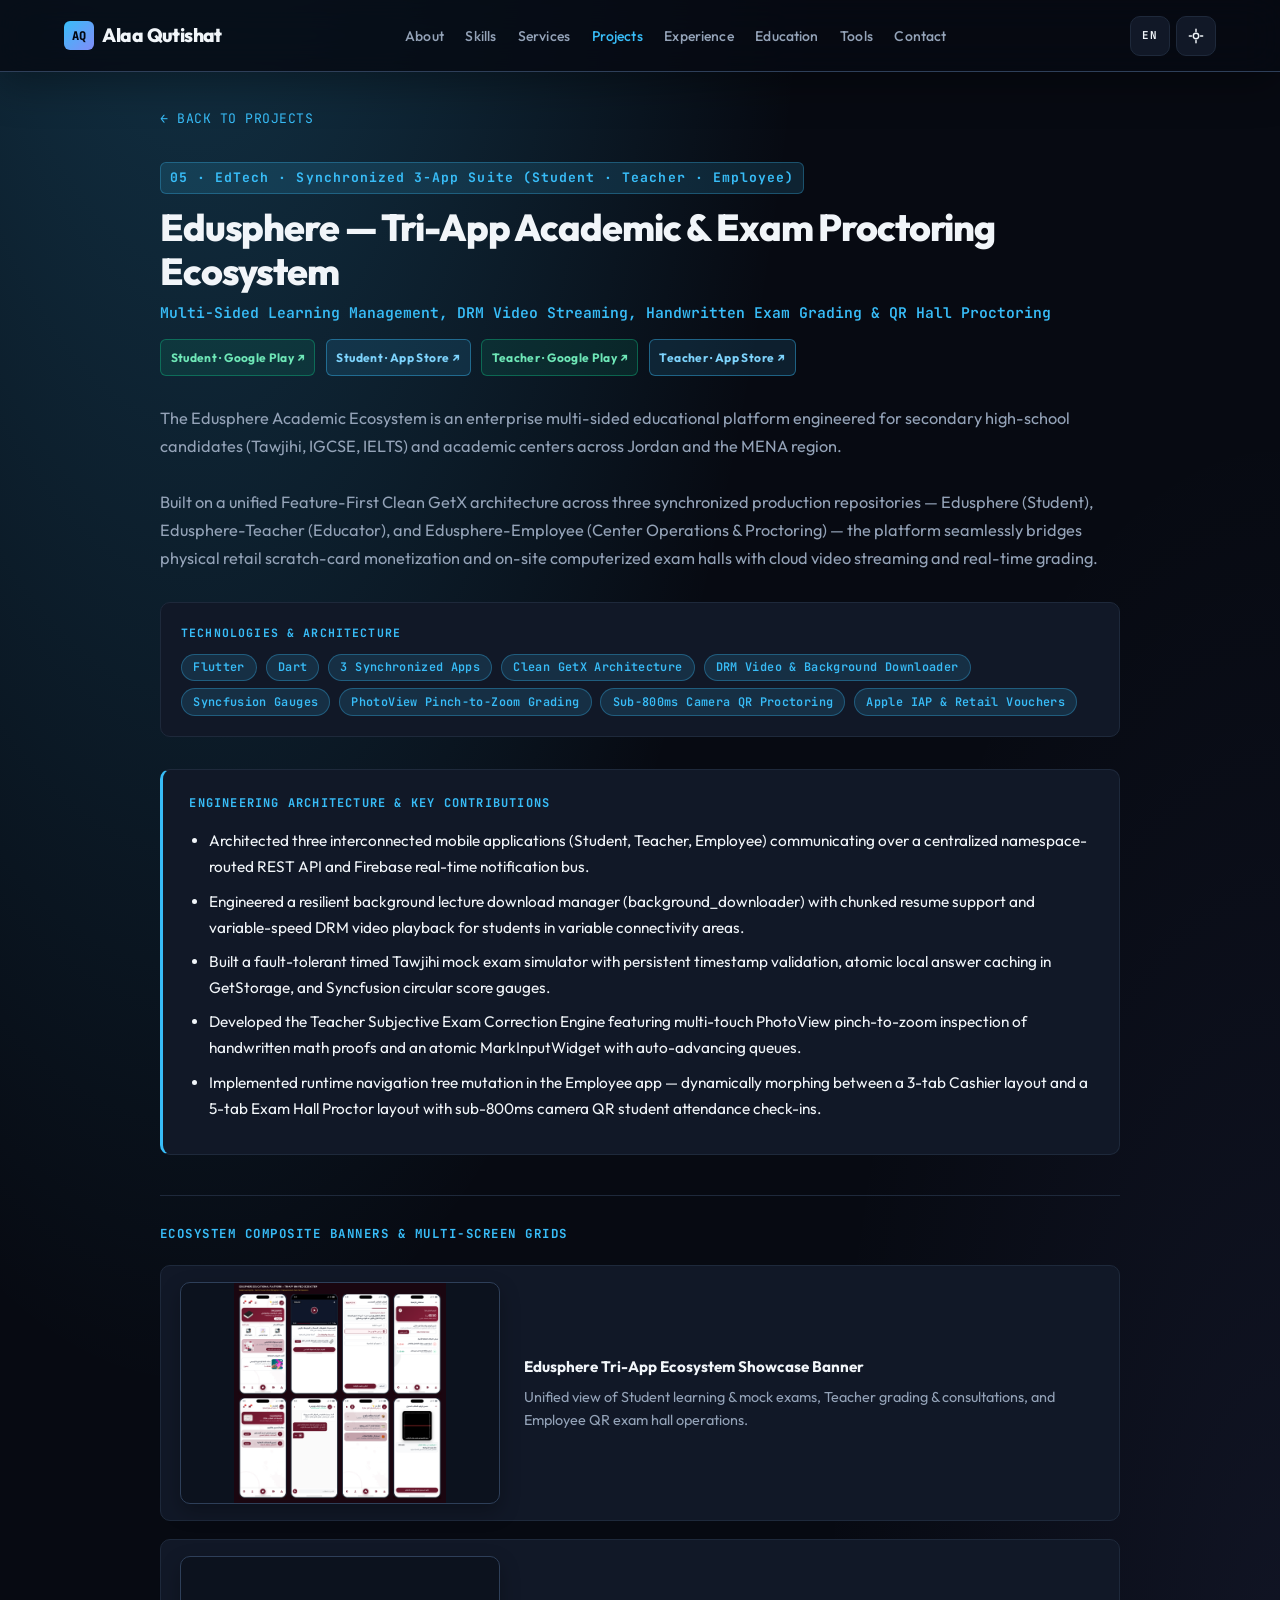
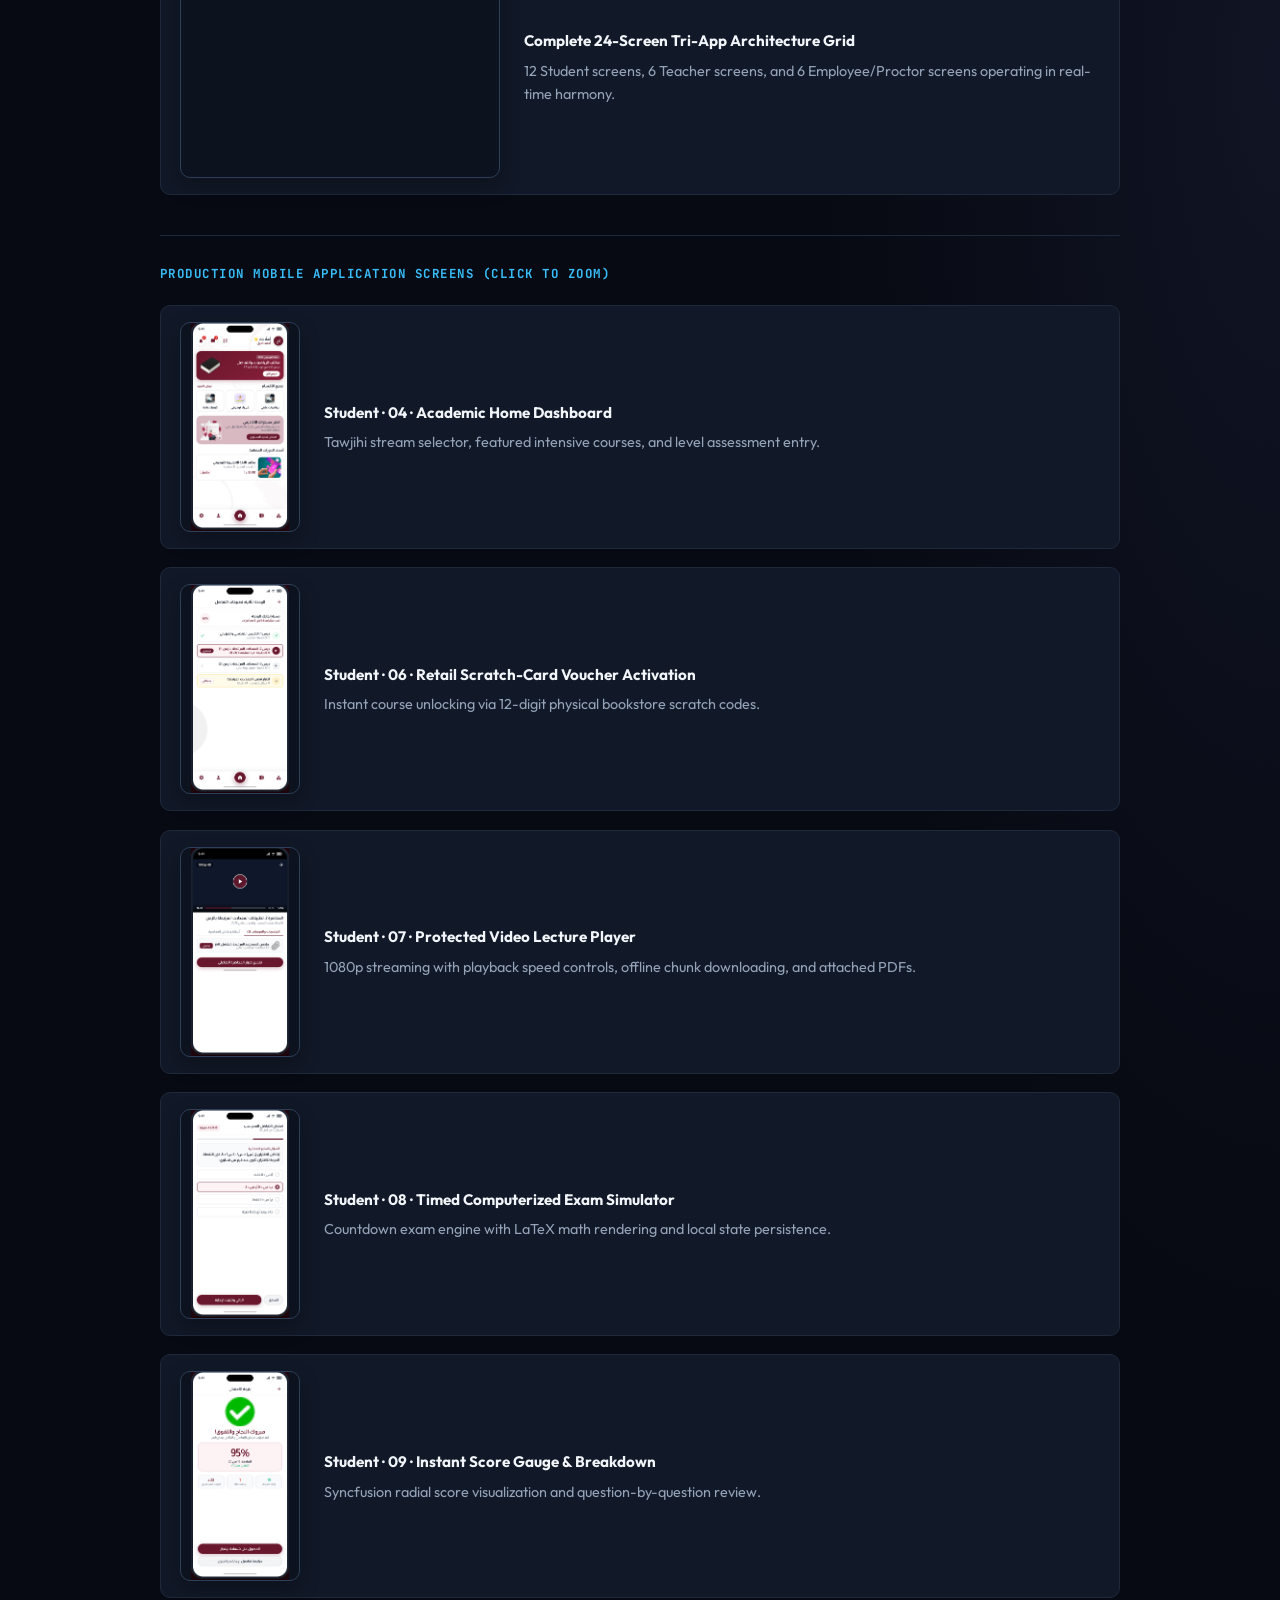
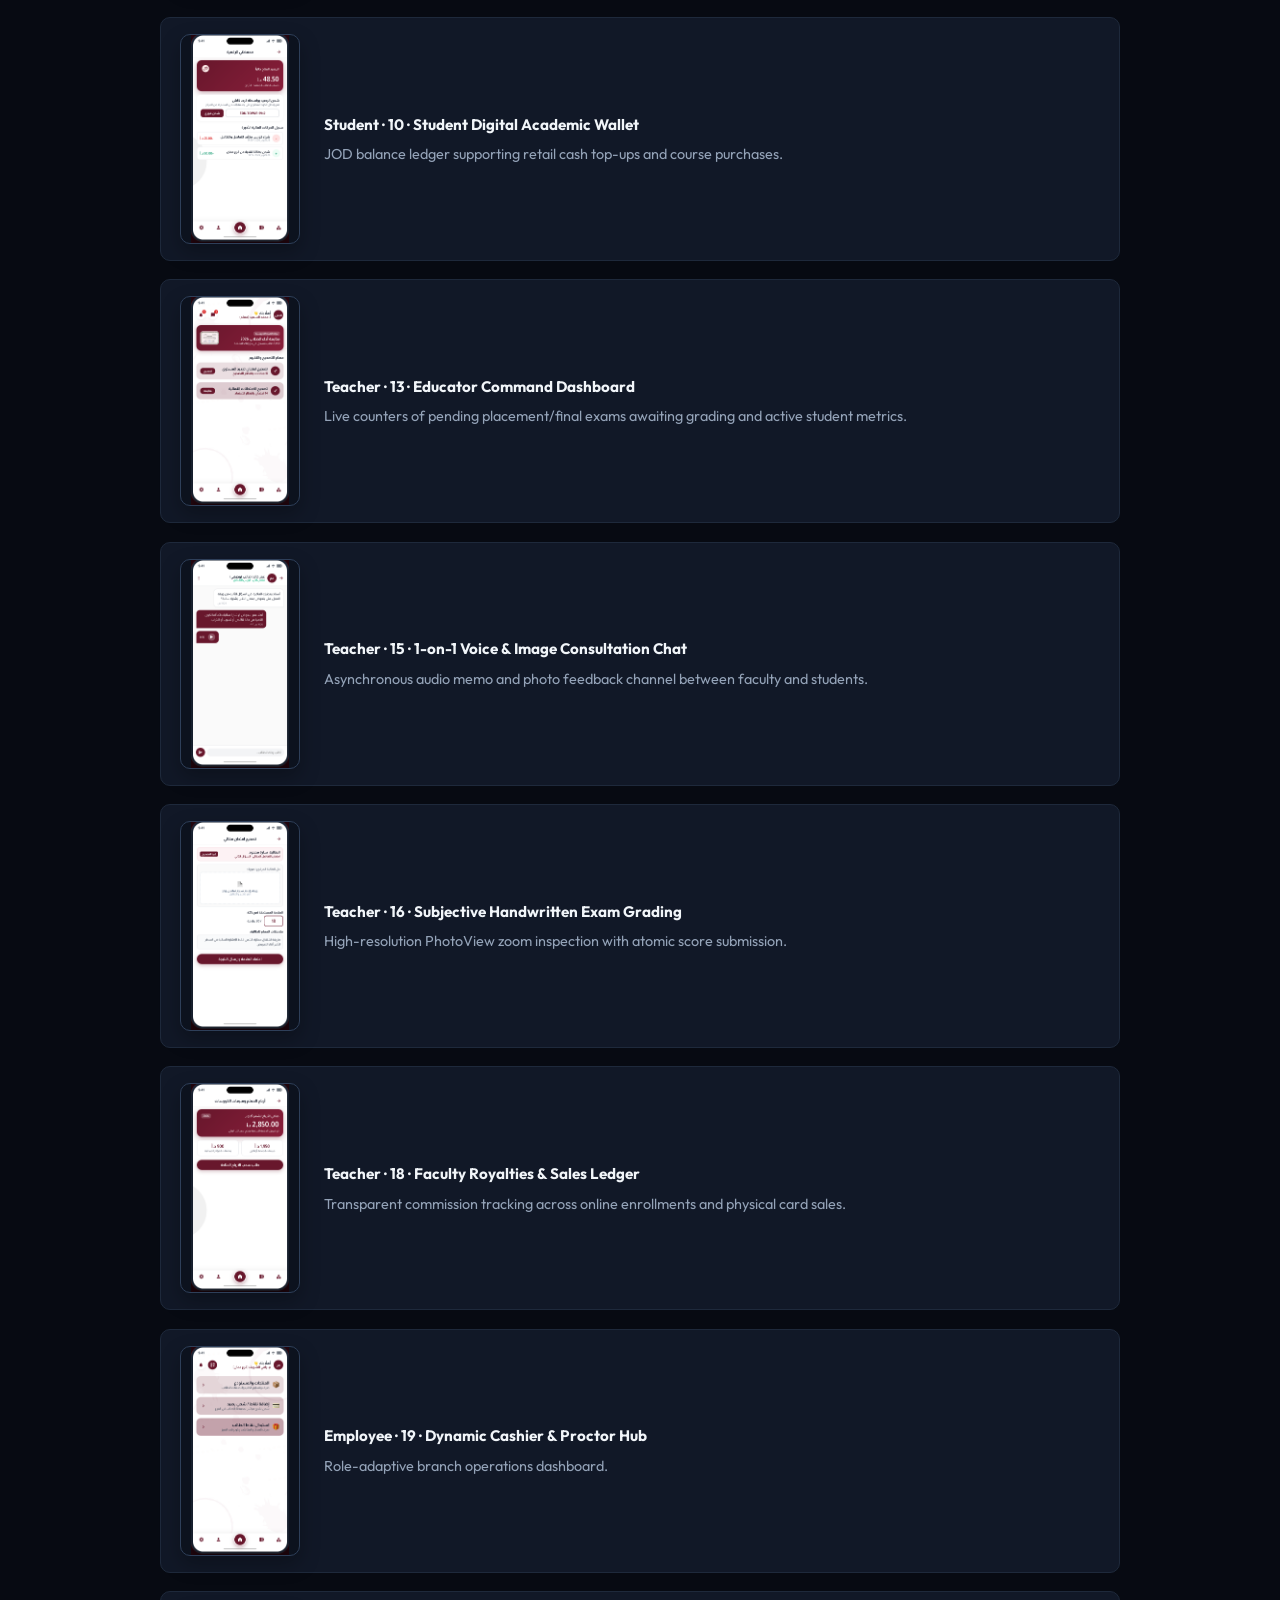
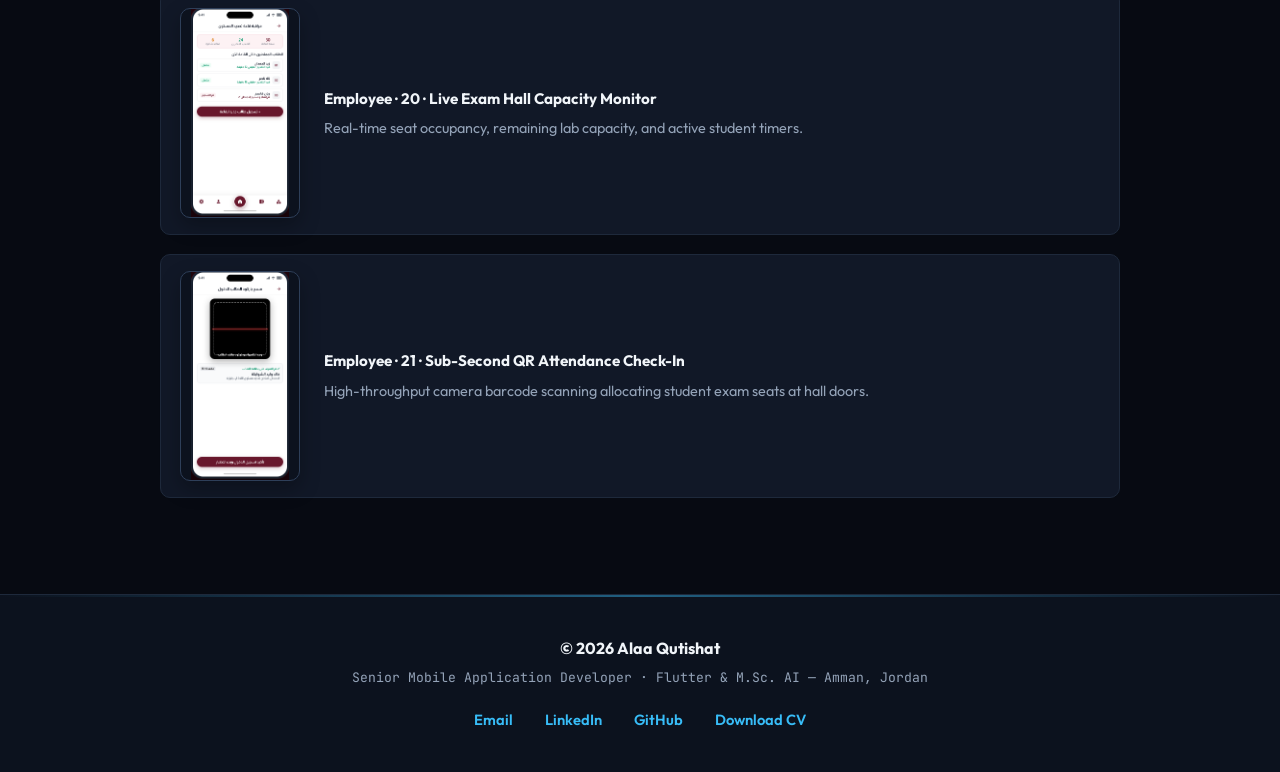
==== commit c8163ecd: "Update contact email to a.a.qutishat@gmail.com" ====
--- a/projects/edusphere-suite/index.html
+++ b/projects/edusphere-suite/index.html
@@ -84,7 +84,7 @@
             <p class="footer-copyright" data-i18n="footer.copyright">Alaa Qutishat · Senior Mobile Application Developer</p>
             <p class="footer-subtitle" data-i18n="footer.subtitle">Flutter · Dart · Clean Architecture · M.Sc. in Artificial Intelligence</p>
             <div class="footer-links">
-                <a href="mailto:alaaqutishat98@gmail.com">Email</a>
+                <a href="mailto:a.a.qutishat@gmail.com">Email</a>
                 <a href="https://www.linkedin.com/in/alaa-qutishat/" target="_blank" rel="noopener noreferrer">LinkedIn</a>
                 <a href="https://github.com/AlaaQutishat" target="_blank" rel="noopener noreferrer">GitHub</a>
                 <a href="../../Alaa_Qutishat_CV.pdf" download="Alaa_Qutishat_CV.pdf" data-i18n="hero.downloadCv">Download CV</a>
